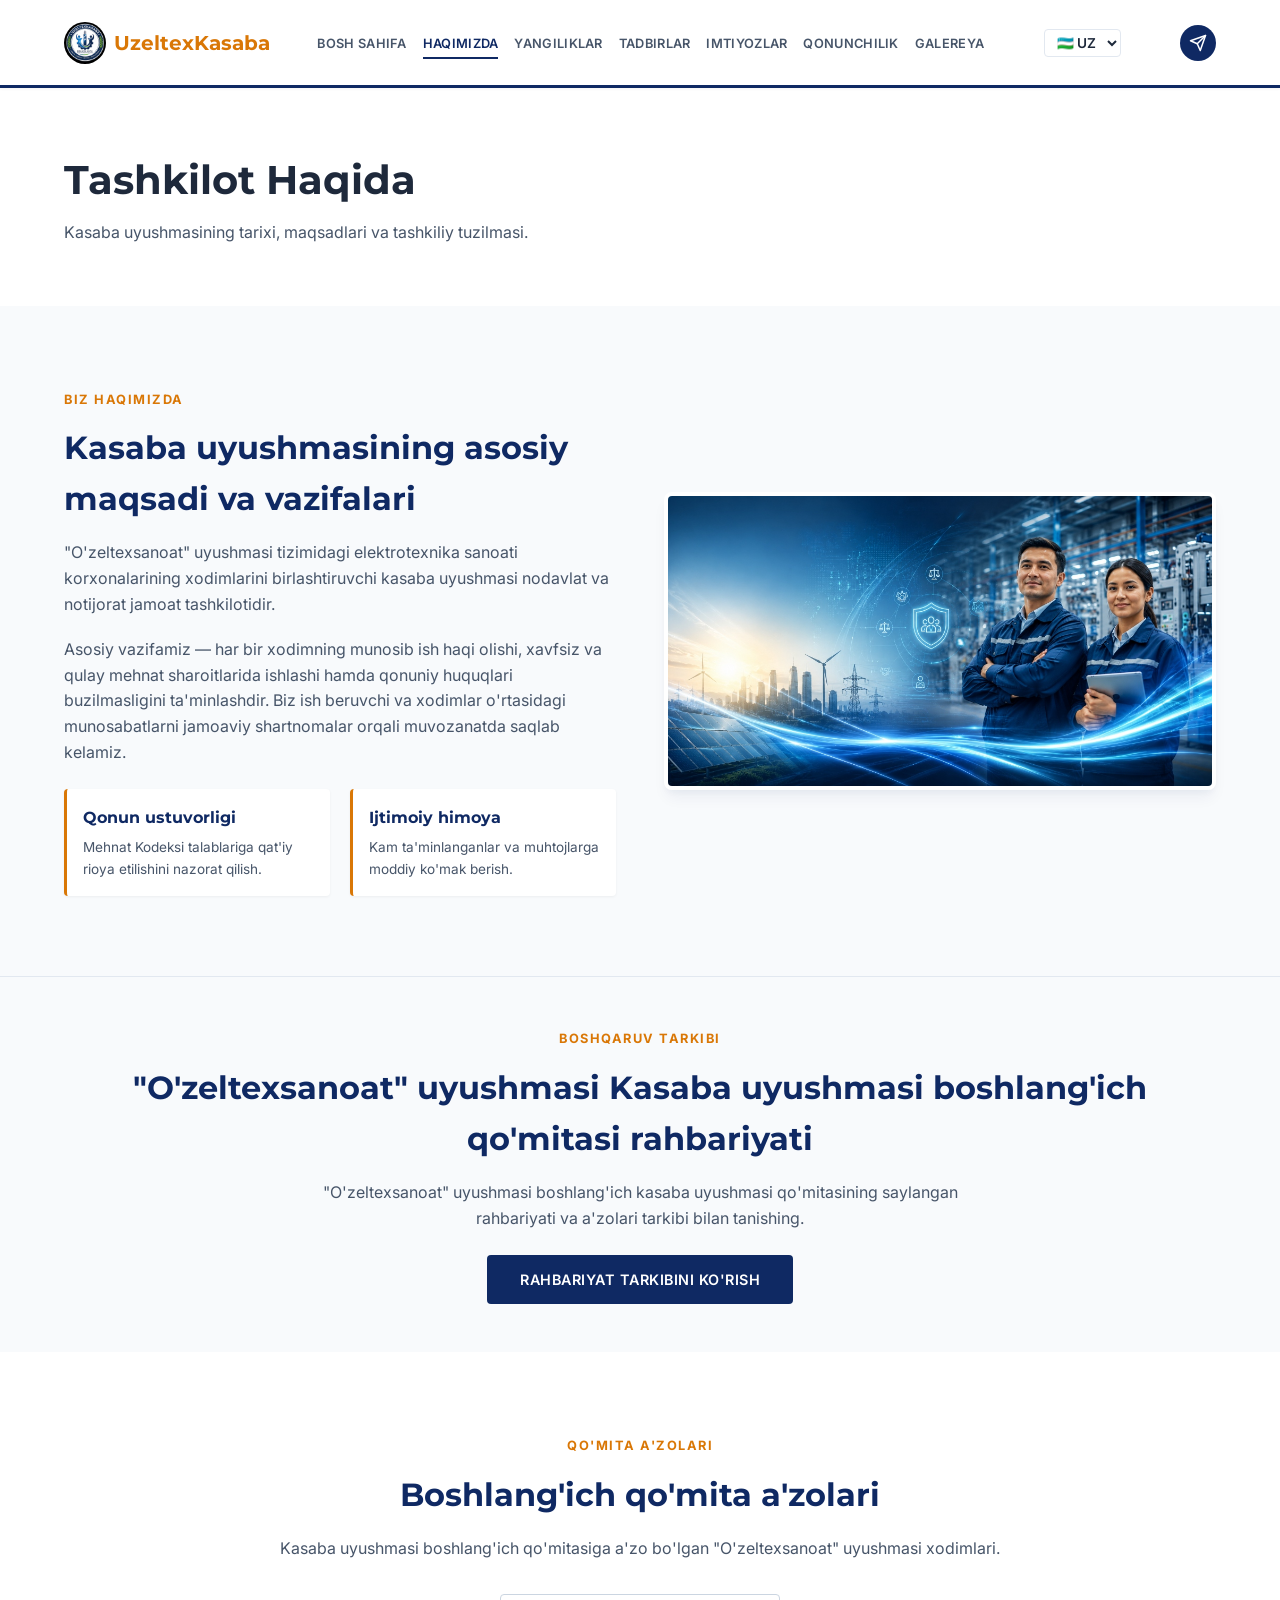
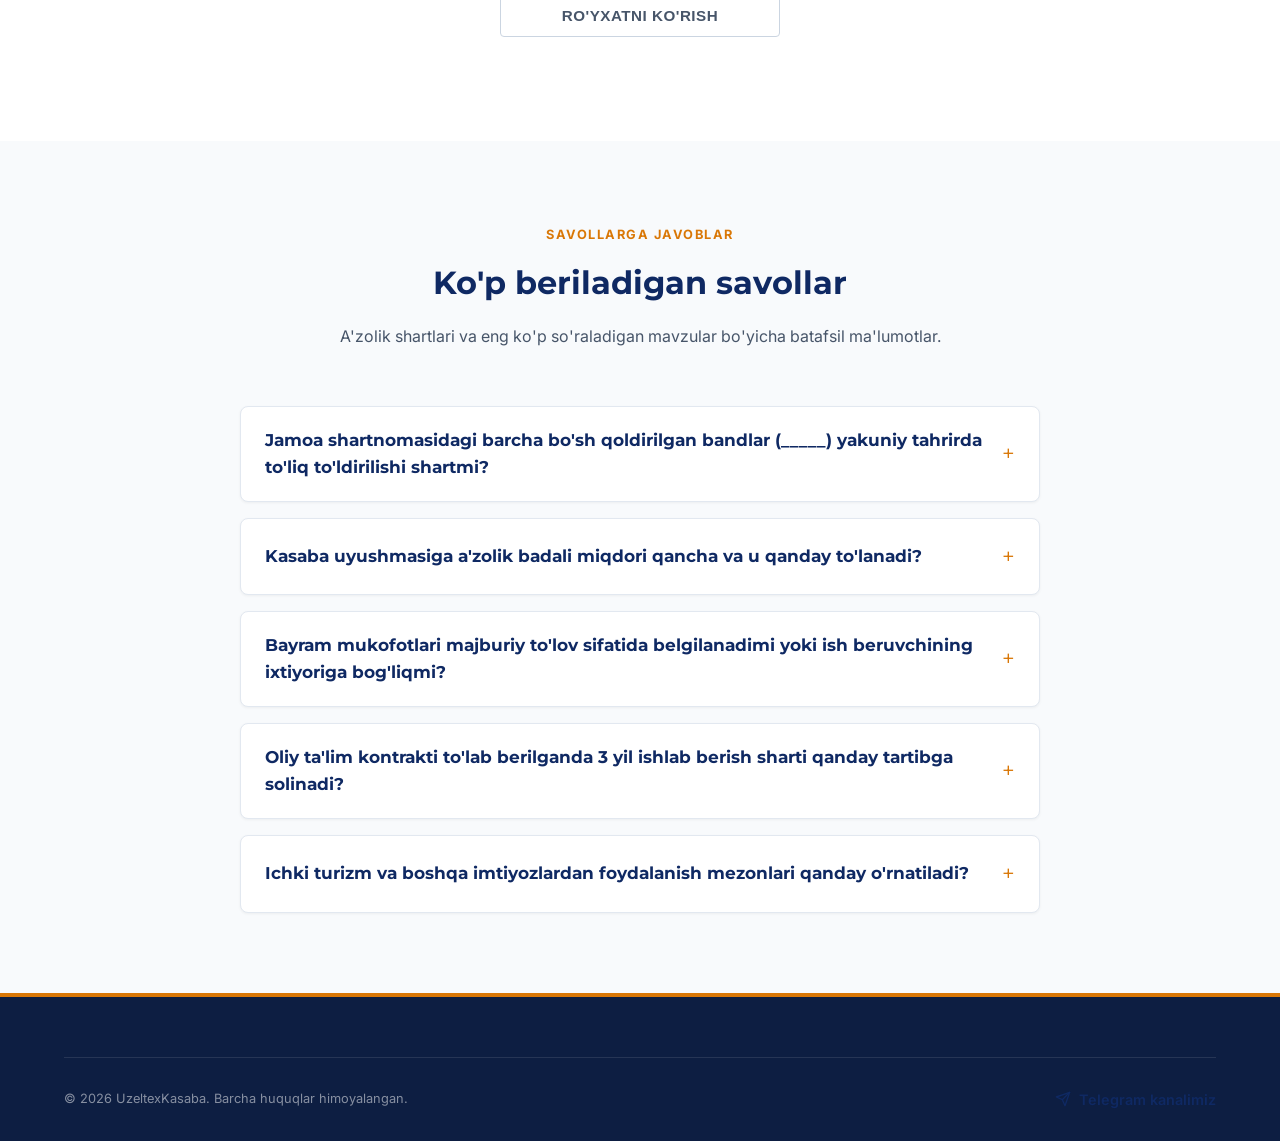
==== frontend/about.html @ 4e6c3399 "Multilingual: Add data-i18n to about.html elements and translations" ====
<!DOCTYPE html>
<html lang="uz">
<head>
    <meta charset="UTF-8">
    <meta name="viewport" content="width=device-width, initial-scale=1.0">
    <title>Kasaba Uyushmasi Haqida - UzeltexKasaba</title>
    <link rel="stylesheet" href="style.css?v=1.2">
    <style>
        /* Org Chart Styling */
        .org-container {
            display: flex;
            flex-direction: column;
            align-items: center;
            margin: 40px 0;
        }
        .org-card {
            background-color: var(--bg-secondary);
            border: 1px solid var(--border-color);
            border-top: 4px solid var(--color-primary);
            border-radius: var(--radius-md);
            padding: 16px 24px;
            text-align: center;
            min-width: 220px;
            box-shadow: var(--shadow-card);
            position: relative;
        }
        .org-card h4 {
            font-family: var(--font-heading);
            font-size: 1rem;
            color: var(--color-primary);
            margin-bottom: 4px;
        }
        .org-card p {
            font-size: 0.8rem;
            color: var(--text-muted);
            font-weight: 600;
            text-transform: uppercase;
            letter-spacing: 0.5px;
        }
        .org-level-2 {
            display: grid;
            grid-template-columns: repeat(3, 1fr);
            gap: 32px;
            margin-top: 48px;
            position: relative;
        }
        .org-level-2::before {
            content: '';
            position: absolute;
            top: -24px;
            left: 50%;
            width: 2px;
            height: 24px;
            background-color: var(--border-color-light);
            transform: translateX(-50%);
        }
        .org-level-2::after {
            content: '';
            position: absolute;
            top: -24px;
            left: 16.6%;
            right: 16.6%;
            height: 2px;
            background-color: var(--border-color-light);
        }
        .org-level-2 .org-card {
            position: relative;
        }
        .org-level-2 .org-card::before {
            content: '';
            position: absolute;
            top: -24px;
            left: 50%;
            width: 2px;
            height: 24px;
            background-color: var(--border-color-light);
            transform: translateX(-50%);
        }

        /* FAQ Accordion Styling */
        .faq-wrapper {
            max-width: 800px;
            margin: 0 auto;
            display: flex;
            flex-direction: column;
            gap: 16px;
        }
        .faq-item {
            background-color: var(--bg-secondary);
            border: 1px solid var(--border-color);
            border-radius: var(--radius-md);
            overflow: hidden;
            box-shadow: var(--shadow-sm);
        }
        .faq-question {
            padding: 20px 24px;
            font-family: var(--font-heading);
            font-weight: 700;
            font-size: 1.05rem;
            color: var(--color-primary);
            cursor: pointer;
            display: flex;
            justify-content: space-between;
            align-items: center;
            user-select: none;
        }
        .faq-question::after {
            content: '+';
            font-size: 1.4rem;
            font-weight: 400;
            color: var(--color-accent);
            transition: transform var(--transition-fast);
        }
        .faq-item.active .faq-question::after {
            content: '−';
        }
        .faq-answer {
            max-height: 0;
            overflow: hidden;
            padding: 0 24px;
            color: var(--text-secondary);
            font-size: 0.95rem;
            line-height: 1.7;
            transition: all var(--transition-normal);
        }
        .faq-item.active .faq-answer {
            max-height: 250px;
            padding-bottom: 24px;
        }
    </style>
</head>
<body>

    <!-- Header & Navigation -->
    <header class="header">
        <div class="container navbar">
            <a href="index.html" class="logo">
                <img src="images/logo.jpg" alt="UzeltexKasaba Logo" style="height: 42px; width: 42px; object-fit: contain; border-radius: 50%;">
                <span>UzeltexKasaba</span>
            </a>
            <ul class="nav-links">
                <li><a href="index.html" class="nav-link" data-i18n="nav_home">Bosh sahifa</a></li>
                <li><a href="about.html" class="nav-link active" data-i18n="nav_about">Haqimizda</a></li>
                <li><a href="news.html" class="nav-link" data-i18n="nav_news">Yangiliklar</a></li>
                <li><a href="events.html" class="nav-link" data-i18n="nav_events">Tadbirlar</a></li>
                <li><a href="privileges.html" class="nav-link" data-i18n="nav_privileges">Imtiyozlar</a></li>
                <li><a href="legislation.html" class="nav-link" data-i18n="nav_legislation">Qonunchilik</a></li>
                <li><a href="gallery.html" class="nav-link" data-i18n="nav_gallery">Galereya</a></li>
            </ul>
            <div class="lang-switcher" style="margin-left: 12px; display: flex; align-items: center;">
                <select class="lang-select" style="background-color: var(--bg-secondary); color: var(--text-primary); border: 1px solid var(--border-color); border-radius: var(--radius-sm); padding: 4px 8px; font-size: 0.85rem; font-weight: 600; cursor: pointer; outline: none; transition: border-color 0.2s;">
                    <option value="uz">🇺🇿 UZ</option>
                    <option value="ru">🇷🇺 RU</option>
                    <option value="en">🇬🇧 EN</option>
                </select>
            </div>
            <a href="https://t.me/uzeltexkasaba" target="_blank" style="display: flex; align-items: center; justify-content: center; width: 36px; height: 36px; border-radius: 50%; background-color: var(--color-primary); color: white; text-decoration: none; transition: background-color 0.2s; margin-left: 12px;" onmouseover="this.style.backgroundColor='#0088cc'" onmouseout="this.style.backgroundColor='var(--color-primary)'" title="Telegram">
                <svg width="18" height="18" viewBox="0 0 24 24" fill="none" stroke="currentColor" stroke-width="2" stroke-linecap="round" stroke-linejoin="round" style="color: white;"><path d="m22 2-7 20-4-9-9-4Z"/><path d="M22 2 11 13"/></svg>
            </a>
        </div>
    </header>

    <!-- Page Title -->
    <section class="section section-secondary" style="padding: 60px 0;">
        <div class="container">
            <h1 style="font-family: var(--font-heading); font-size: 2.5rem; font-weight: 700; margin-bottom: 8px;" data-i18n="about_page_title">Tashkilot Haqida</h1>
            <p style="color: var(--text-secondary);" data-i18n="about_page_subtitle">Kasaba uyushmasining tarixi, maqsadlari va tashkiliy tuzilmasi.</p>
        </div>
    </section>

    <!-- Introduction Section -->
    <section class="section">
        <div class="container" style="display: grid; grid-template-columns: 1fr 1fr; gap: 48px; align-items: center;">
            <div>
                <span class="section-tag" data-i18n="about_tag">Biz Haqimizda</span>
                <h2 class="section-title" data-i18n="about_title">Kasaba uyushmasining asosiy maqsadi va vazifalari</h2>
                <p style="color: var(--text-secondary); margin-bottom: 20px;" data-i18n="about_main_desc1">
                    "O'zeltexsanoat" uyushmasi tizimidagi elektrotexnika sanoati korxonalarining xodimlarini birlashtiruvchi kasaba uyushmasi nodavlat va notijorat jamoat tashkilotidir.
                </p>
                <p style="color: var(--text-secondary); margin-bottom: 24px;" data-i18n="about_main_desc2">
                    Asosiy vazifamiz — har bir xodimning munosib ish haqi olishi, xavfsiz va qulay mehnat sharoitlarida ishlashi hamda qonuniy huquqlari buzilmasligini ta'minlashdir. Biz ish beruvchi va xodimlar o'rtasidagi munosabatlarni jamoaviy shartnomalar orqali muvozanatda saqlab kelamiz.
                </p>
                <div style="display: grid; grid-template-columns: 1fr 1fr; gap: 20px;">
                    <div style="background-color: var(--bg-secondary); padding: 16px; border-left: 3px solid var(--color-accent); border-radius: var(--radius-sm); box-shadow: var(--shadow-sm);">
                        <h4 style="color: var(--color-primary); font-family: var(--font-heading); margin-bottom: 6px;" data-i18n="rule_of_law_title">Qonun ustuvorligi</h4>
                        <p style="font-size: 0.85rem; color: var(--text-secondary);" data-i18n="rule_of_law_desc">Mehnat Kodeksi talablariga qat'iy rioya etilishini nazorat qilish.</p>
                    </div>
                    <div style="background-color: var(--bg-secondary); padding: 16px; border-left: 3px solid var(--color-accent); border-radius: var(--radius-sm); box-shadow: var(--shadow-sm);">
                        <h4 style="color: var(--color-primary); font-family: var(--font-heading); margin-bottom: 6px;" data-i18n="social_protection_title">Ijtimoiy himoya</h4>
                        <p style="font-size: 0.85rem; color: var(--text-secondary);" data-i18n="social_protection_desc">Kam ta'minlanganlar va muhtojlarga moddiy ko'mak berish.</p>
                    </div>
                </div>
            </div>
            <div>
                <img src="images/union_hero_bg.jpg" alt="Kasaba uyushmasi yig'ilishi" style="border-radius: var(--radius-md); box-shadow: var(--shadow-lg); border: 4px solid white;">
            </div>
        </div>
    </section>

    <!-- Leadership Promotion Section -->
    <section class="section" style="background-color: var(--bg-primary); padding: 48px 0; border-top: 1px solid var(--border-color);">
        <div class="container" style="text-align: center;">
            <span class="section-tag" data-i18n="leadership_tag">Boshqaruv Tarkibi</span>
            <h2 class="section-title" style="margin-bottom: 16px;" data-i18n="leadership_title">"O'zeltexsanoat" uyushmasi Kasaba uyushmasi boshlang'ich qo'mitasi rahbariyati</h2>
            <p style="max-width: 650px; margin: 0 auto 24px auto; color: var(--text-secondary); line-height: 1.6;" data-i18n="leadership_desc">
                "O'zeltexsanoat" uyushmasi boshlang'ich kasaba uyushmasi qo'mitasining saylangan rahbariyati va a'zolari tarkibi bilan tanishing.
            </p>
            <a href="leadership.html" target="_blank" class="btn btn-primary" style="display: inline-flex; align-items: center; gap: 8px; font-weight: 600; padding: 12px 32px;" data-i18n="leadership_btn">
                Rahbariyat tarkibini ko'rish
            </a>
        </div>
    </section>

    <!-- Union Members/Staff Section -->
    <section class="section section-secondary">
        <div class="container">
            <div class="section-header" style="margin-bottom: 32px;">
                <span class="section-tag" data-i18n="committee_members_tag">Qo'mita A'zolari</span>
                <h2 class="section-title" data-i18n="staff_title">Boshlang'ich qo'mita a'zolari</h2>
                <p class="section-subtitle" data-i18n="staff_desc">Kasaba uyushmasi boshlang'ich qo'mitasiga a'zo bo'lgan "O'zeltexsanoat" uyushmasi xodimlari.</p>
            </div>

            <!-- Toggle Button -->
            <div style="text-align: center; margin-bottom: 24px;">
                <button id="toggleStaffBtn" class="btn btn-secondary" onclick="toggleStaffList()" style="min-width: 280px; font-weight: 600; padding: 12px 24px; font-size: 0.95rem;" data-i18n="staff_show_list">📋 Ro'yxatni ko'rish</button>
            </div>
            
            <!-- Collapsible Container -->
            <div id="staffCollapsibleContainer" style="display: none; transition: all 0.3s ease;">
                <!-- Search Bar for Staff -->
                <div style="max-width: 500px; margin: 0 auto 32px auto; display: flex; gap: 12px;">
                    <input type="text" id="staffSearch" class="search-input" placeholder="Ism yoki lavozim bo'yicha qidirish..." data-i18n="search_placeholder" data-i18n-attr="placeholder">
                </div>

                <!-- Staff Grid -->
                <div class="news-grid" id="staffGrid">
                    <div style="grid-column: 1/-1; text-align: center; color: var(--text-muted);">Yuklanmoqda...</div>
                </div>
            </div>
        </div>
    </section>

    <!-- FAQ Accordion Section -->
    <section class="section">
        <div class="container">
            <div class="section-header">
                <span class="section-tag" data-i18n="faq_section_tag">Savollarga javoblar</span>
                <h2 class="section-title" data-i18n="faq_title">Ko'p beriladigan savollar</h2>
                <p class="section-subtitle" data-i18n="faq_section_subtitle">A'zolik shartlari va eng ko'p so'raladigan mavzular bo'yicha batafsil ma'lumotlar.</p>
            </div>

            <div class="faq-wrapper">
                <div class="faq-item">
                    <div class="faq-question" data-i18n="faq_q1_text">Jamoa shartnomasidagi barcha bo'sh qoldirilgan bandlar (_____) yakuniy tahrirda to'liq to'ldirilishi shartmi?</div>
                    <div class="faq-answer" data-i18n="faq_a1_text">
                        Ha. Jamoa shartnomasi yakuniy imzolanishidan oldin barcha bo'sh qoldirilgan bandlar (sana, muddatlar, foizlar, BHM hisobidagi summalar) kelishuv komissiyasi hamda ish beruvchi vakillari tomonidan to'liq to'ldirilishi va aniqlashtirilishi shart. Bo'sh qoldirilgan bandlar bilan shartnoma ro'yxatdan o'tmaydi.
                    </div>
                </div>
                <div class="faq-item">
                    <div class="faq-question" data-i18n="faq_q2_text">Kasaba uyushmasiga a'zolik badali miqdori qancha va u qanday to'lanadi?</div>
                    <div class="faq-answer" data-i18n="faq_a2_text">
                        Amaldagi qoidalarga ko'ra, kasaba uyushmasiga a'zolik badali xodimning oylik ish haqining 1 foizi miqdorida belgilanadi. Ushbu mablag' xodimning rozilik arizasiga asosan har oyda uning oylik ish haqidan buxgalteriya orqali avtomatik tarzda kasaba uyushmasi hisob raqamiga o'tkazib boriladi.
                    </div>
                </div>
                <div class="faq-item">
                    <div class="faq-question" data-i18n="faq_q3_text">Bayram mukofotlari majburiy to'lov sifatida belgilanadimi yoki ish beruvchining ixtiyoriga bog'liqmi?</div>
                    <div class="faq-answer" data-i18n="faq_a3_text">
                        Jamoa shartnomasida belgilangan bayram mukofotlari va to'lovlari (masalan, 8-mart, Mustaqillik bayrami va boshqalar) shartnoma imzolangach, ish beruvchi uchun majburiy hisoblanadi va ixtiyoriy ravishda bekor qilinishi mumkin emas.
                    </div>
                </div>
                <div class="faq-item">
                    <div class="faq-question" data-i18n="faq_q4_text">Oliy ta'lim kontrakti to'lab berilganda 3 yil ishlab berish sharti qanday tartibga solinadi?</div>
                    <div class="faq-answer" data-i18n="faq_a4_text">
                        Xodimning yoki uning farzandining oliy ta'lim muassasasidagi o'qishi uchun to'lov qilingan taqdirda, tashkilot va xodim o'rtasida alohida yozma shartnoma (kelishuv) rasmiylashtiriladi. Unda o'qish yakunlangach 3 yil davomida uzluksiz ishlab berish majburiyati va tomonlarning huquqlari batafsil belgilab qo'yiladi.
                    </div>
                </div>
                <div class="faq-item">
                    <div class="faq-question" data-i18n="faq_q5_text">Ichki turizm va boshqa imtiyozlardan foydalanish mezonlari qanday o'rnatiladi?</div>
                    <div class="faq-answer" data-i18n="faq_a5_text">
                        Ichki turizm, yo'llanmalar va moddiy yordamlardan foydalanish shartlari va navbat mezonlari har bir a'zo uchun adolatli va ochiq-oydin bo'lishini ta'minlash maqsadida alohida ichki Nizom va qo'mitaning tasdiqlangan tartibi asosida belgilab olinadi.
                    </div>
                </div>
            </div>
        </div>
    </section>

    <!-- Footer -->
    <footer class="footer">
        <div class="container">
            <div class="footer-bottom" style="display: flex; justify-content: space-between; align-items: center; flex-wrap: wrap; gap: 16px;">
                <p>&copy; 2026 UzeltexKasaba. <span data-i18n="footer_rights">Barcha huquqlar himoyalangan.</span></p>
                <a href="https://t.me/uzeltexkasaba" target="_blank" style="display: flex; align-items: center; gap: 8px; color: var(--color-primary); text-decoration: none; font-size: 0.9rem; font-weight: 600; transition: opacity 0.2s;" onmouseover="this.style.opacity='0.8'" onmouseout="this.style.opacity='1'">
                    <svg width="16" height="16" viewBox="0 0 24 24" fill="none" stroke="currentColor" stroke-width="2" stroke-linecap="round" stroke-linejoin="round" style="vertical-align: middle;"><path d="m22 2-7 20-4-9-9-4Z"/><path d="M22 2 11 13"/></svg>
                    <span data-i18n="footer_telegram">Telegram kanalimiz</span>
                </a>
            </div>
        </div>
    </footer>

    <script src="translations.js"></script>
    <script src="app.js"></script>
    <script>
        let allStaff = [];

        document.addEventListener('DOMContentLoaded', () => {
            // FAQ accordion toggle logic
            const faqItems = document.querySelectorAll('.faq-item');
            faqItems.forEach(item => {
                const question = item.querySelector('.faq-question');
                question.addEventListener('click', () => {
                    const isActive = item.classList.contains('active');
                    faqItems.forEach(i => i.classList.remove('active'));
                    if (!isActive) {
                        item.classList.add('active');
                    }
                });
            });

            const searchInput = document.getElementById('staffSearch');
            if (searchInput) {
                searchInput.addEventListener('input', (e) => {
                    const query = e.target.value.toLowerCase().trim();
                    filterAndRenderStaff(query);
                });
            }
        });

        let staffLoaded = false;

        function toggleStaffList() {
            const container = document.getElementById('staffCollapsibleContainer');
            const btn = document.getElementById('toggleStaffBtn');
            const currentLang = typeof getCurrentLanguage === 'function' ? getCurrentLanguage() : 'uz';
            if (container.style.display === 'none') {
                container.style.display = 'block';
                const hideText = (translations[currentLang] && translations[currentLang]["staff_hide_list"]) || "Ro'yxatni yopish";
                btn.textContent = "❌ " + hideText;
                btn.classList.add('btn-primary');
                btn.classList.remove('btn-secondary');
                if (!staffLoaded) {
                    fetchStaff();
                }
            } else {
                container.style.display = 'none';
                const showText = (translations[currentLang] && translations[currentLang]["staff_show_list"]) || "Ro'yxatni ko'rish";
                btn.textContent = "📋 " + showText;
                btn.classList.add('btn-secondary');
                btn.classList.remove('btn-primary');
            }
        }

        async function fetchStaff() {
            try {
                const response = await fetch('/api/staff/');
                if (response.ok) {
                    allStaff = await response.json();
                    renderStaff(allStaff);
                    staffLoaded = true;
                } else {
                    document.getElementById('staffGrid').innerHTML = '<div style="grid-column: 1/-1; text-align: center; color: var(--color-danger);">Xodimlarni yuklab bo\'mladi.</div>';
                }
            } catch (error) {
                console.error(error);
                document.getElementById('staffGrid').innerHTML = '<div style="grid-column: 1/-1; text-align: center; color: var(--color-danger);">Server bilan aloqa uzildi.</div>';
            }
        }

        function renderStaff(list) {
            const grid = document.getElementById('staffGrid');
            if (!grid) return;

            if (list.length === 0) {
                grid.innerHTML = '<div style="grid-column: 1/-1; text-align: center; color: var(--text-muted);">Qidiruvga mos keladigan xodimlar topilmadi.</div>';
                return;
            }

            grid.innerHTML = list.map(member => {
                const emailHtml = member.email ? `<div>📧 <a href="mailto:${member.email}" style="color: var(--color-primary); font-size: 0.85rem; font-weight: 500;">${escapeHTML(member.email)}</a></div>` : '';
                
                return `
                    <div style="background-color: var(--bg-primary); border: 1px solid var(--border-color); border-radius: var(--radius-md); padding: 24px; box-shadow: var(--shadow-card); display: flex; flex-direction: column; gap: 8px;">
                        <h3 style="font-family: var(--font-heading); font-size: 1.05rem; font-weight: 700; color: var(--color-primary);">${escapeHTML(member.full_name)}</h3>
                        <p style="font-size: 0.75rem; font-weight: 700; color: var(--color-accent); text-transform: uppercase; letter-spacing: 0.5px; margin-bottom: 8px;">${escapeHTML(member.position)}</p>
                        <div style="display: flex; flex-direction: column; gap: 4px; border-top: 1px solid var(--border-color); padding-top: 12px; margin-top: auto;">
                            ${emailHtml}
                        </div>
                    </div>
                `;
            }).join('');
        }

        function filterAndRenderStaff(query) {
            if (!query) {
                renderStaff(allStaff);
                return;
            }
            const filtered = allStaff.filter(s => 
                s.full_name.toLowerCase().includes(query) || 
                s.position.toLowerCase().includes(query)
            );
            renderStaff(filtered);
        }
    </script>
</body>
</html>
---- frontend/style.css ----
/* Uzeltexkasaba Trade Union Platform - Official Corporate Stylesheet */
@import url('https://fonts.googleapis.com/css2?family=Inter:wght@300;400;500;600;700&family=Montserrat:wght@400;500;600;700;800&display=swap');

:root {
    /* Official Corporate Light Palette */
    --bg-primary: #f8fafc; /* Slate 50 */
    --bg-secondary: #ffffff; /* White */
    --bg-surface: #ffffff; /* Card backgrounds */
    --bg-surface-hover: #f1f5f9; /* Slate 100 */
    
    --color-primary: #0f2963; /* Official Dark Blue / Navy */
    --color-primary-hover: #0a1c43;
    --color-accent: #d97706; /* Amber Gold */
    --color-accent-hover: #b45309;
    --color-success: #059669; /* Emerald */
    --color-danger: #dc2626; /* Crimson */
    
    --text-primary: #1e293b; /* Slate 800 */
    --text-secondary: #475569; /* Slate 600 */
    --text-muted: #64748b; /* Slate 500 */
    
    --border-color: #e2e8f0; /* Slate 200 */
    --border-color-light: #cbd5e1; /* Slate 300 */
    
    /* Typography */
    --font-heading: 'Montserrat', 'Inter', sans-serif;
    --font-body: 'Inter', sans-serif;
    
    /* Shadows & Glows */
    --shadow-sm: 0 1px 3px rgba(0, 0, 0, 0.05);
    --shadow-md: 0 4px 6px -1px rgba(0, 0, 0, 0.05), 0 2px 4px -1px rgba(0, 0, 0, 0.03);
    --shadow-lg: 0 10px 15px -3px rgba(15, 41, 99, 0.06), 0 4px 6px -2px rgba(15, 41, 99, 0.04);
    --shadow-card: 0 1px 3px rgba(0,0,0,0.05), 0 10px 20px rgba(15,41,99,0.02);
    
    /* Layout */
    --radius-sm: 4px;
    --radius-md: 8px;
    --radius-lg: 12px;
    --transition-fast: 0.15s ease;
    --transition-normal: 0.25s ease;
}

/* Reset & Global */
* {
    margin: 0;
    padding: 0;
    box-sizing: border-box;
}

body {
    background-color: var(--bg-primary);
    color: var(--text-primary);
    font-family: var(--font-body);
    line-height: 1.6;
    overflow-x: hidden;
    display: flex;
    flex-direction: column;
    min-height: 100vh;
}

a {
    color: inherit;
    text-decoration: none;
    transition: var(--transition-fast);
}

img {
    max-width: 100%;
    height: auto;
    display: block;
}

input, textarea, select {
    font-family: var(--font-body);
}

.container {
    width: 100%;
    max-width: 1200px;
    margin: 0 auto;
    padding: 0 24px;
}

/* Header & Navbar */
.header {
    background-color: var(--bg-secondary);
    border-bottom: 3px solid var(--color-primary);
    position: sticky;
    top: 0;
    z-index: 100;
    box-shadow: var(--shadow-sm);
}

.navbar {
    display: flex;
    justify-content: space-between;
    align-items: center;
    height: 85px;
    gap: 16px;
}

.logo {
    display: flex;
    align-items: center;
    gap: 8px;
    font-family: var(--font-heading);
    font-weight: 700;
    font-size: 1.25rem;
    color: var(--color-primary);
    white-space: nowrap;
    flex-shrink: 0;
}

.logo span {
    color: var(--color-accent);
}

.nav-links {
    display: flex;
    align-items: center;
    gap: 16px;
    list-style: none;
    flex-shrink: 1;
}

.nav-link {
    font-size: 0.8rem;
    font-weight: 600;
    color: var(--text-secondary);
    text-transform: uppercase;
    letter-spacing: 0.3px;
    padding: 6px 0;
    border-bottom: 2px solid transparent;
    white-space: nowrap;
}

.nav-link:hover, .nav-link.active {
    color: var(--color-primary);
    border-bottom-color: var(--color-primary);
}

.nav-btn {
    background-color: var(--color-primary);
    color: white;
    padding: 8px 14px;
    border-radius: var(--radius-sm);
    font-weight: 600;
    font-size: 0.8rem;
    border: 1px solid var(--color-primary);
    white-space: nowrap;
    flex-shrink: 0;
}

.nav-btn:hover {
    background-color: var(--color-primary-hover);
    border-color: var(--color-primary-hover);
    transform: translateY(-1px);
}

/* Buttons */
.btn {
    display: inline-flex;
    align-items: center;
    justify-content: center;
    gap: 8px;
    padding: 12px 24px;
    font-size: 0.9rem;
    font-weight: 600;
    border-radius: var(--radius-sm);
    border: 1px solid transparent;
    cursor: pointer;
    text-transform: uppercase;
    letter-spacing: 0.5px;
    transition: all var(--transition-fast);
}

.btn-primary {
    background-color: var(--color-primary);
    color: white;
}

.btn-primary:hover {
    background-color: var(--color-primary-hover);
    box-shadow: 0 4px 12px rgba(15, 41, 99, 0.15);
}

.btn-accent {
    background-color: var(--color-accent);
    color: white;
}

.btn-accent:hover {
    background-color: var(--color-accent-hover);
    box-shadow: 0 4px 12px rgba(217, 119, 6, 0.15);
}

.btn-secondary {
    background-color: var(--bg-secondary);
    border-color: var(--border-color-light);
    color: var(--text-secondary);
}

.btn-secondary:hover {
    background-color: var(--bg-primary);
    color: var(--color-primary);
}

.btn-danger {
    background-color: var(--color-danger);
    color: white;
}

.btn-danger:hover {
    background-color: #be123c;
}

/* Hero Section */
.hero {
    padding: 80px 0;
    background: linear-gradient(rgba(255, 255, 255, 0.94), rgba(255, 255, 255, 0.94)), url('images/union_hero_bg.jpg') no-repeat center center;
    background-size: cover;
    border-bottom: 1px solid var(--border-color);
    position: relative;
}

.hero-grid {
    display: grid;
    grid-template-columns: 1.2fr 0.8fr;
    gap: 48px;
    align-items: center;
}

.hero-content h1 {
    font-family: var(--font-heading);
    font-size: 2.75rem;
    font-weight: 800;
    line-height: 1.2;
    color: var(--color-primary);
    margin-bottom: 24px;
}

.hero-content h1 span {
    color: var(--color-accent);
}

.hero-content p {
    font-size: 1.1rem;
    color: var(--text-secondary);
    margin-bottom: 36px;
    max-width: 650px;
    border-left: 4px solid var(--color-primary);
    padding-left: 16px;
}

.hero-buttons {
    display: flex;
    gap: 16px;
}

/* Stats Section */
.stats {
    padding: 40px 0;
    background-color: var(--color-primary);
    color: white;
}

.stats-grid {
    display: grid;
    grid-template-columns: repeat(4, 1fr);
    gap: 24px;
}

.stat-card {
    text-align: center;
    padding: 16px;
    border-right: 1px solid rgba(255, 255, 255, 0.15);
}

.stat-card:last-child {
    border-right: none;
}

.stat-num {
    font-family: var(--font-heading);
    font-size: 2.5rem;
    font-weight: 700;
    color: var(--color-accent);
    margin-bottom: 4px;
}

.stat-num.accent {
    color: white;
}

.stat-label {
    font-size: 0.85rem;
    color: rgba(255, 255, 255, 0.85);
    font-weight: 500;
    text-transform: uppercase;
    letter-spacing: 0.5px;
}

/* Info Sections */
.section {
    padding: 80px 0;
}

.section-secondary {
    background-color: var(--bg-secondary);
}

.section-header {
    text-align: center;
    max-width: 750px;
    margin: 0 auto 56px auto;
}

.section-tag {
    display: inline-block;
    color: var(--color-accent);
    font-size: 0.8rem;
    font-weight: 700;
    text-transform: uppercase;
    letter-spacing: 1.5px;
    margin-bottom: 12px;
}

.section-title {
    font-family: var(--font-heading);
    font-size: 2rem;
    font-weight: 700;
    color: var(--color-primary);
    margin-bottom: 16px;
}

.section-subtitle {
    color: var(--text-secondary);
    font-size: 1rem;
}

/* Privileges Grid (Cards) */
.privilege-grid {
    display: grid;
    grid-template-columns: repeat(3, 1fr);
    gap: 32px;
}

.privilege-card {
    background-color: var(--bg-secondary);
    border: 1px solid var(--border-color);
    border-top: 4px solid var(--color-primary);
    border-radius: var(--radius-md);
    padding: 32px;
    transition: all var(--transition-normal);
    box-shadow: var(--shadow-card);
}

.privilege-card:hover {
    transform: translateY(-5px);
    border-color: var(--border-color-light);
    box-shadow: var(--shadow-lg);
}

.privilege-card:nth-child(even) {
    border-top-color: var(--color-accent);
}

.privilege-icon {
    width: 52px;
    height: 52px;
    background-color: var(--bg-primary);
    border: 1px solid var(--border-color);
    color: var(--color-primary);
    border-radius: 50%;
    display: flex;
    align-items: center;
    justify-content: center;
    font-size: 1.5rem;
    margin-bottom: 24px;
}

.privilege-title {
    font-family: var(--font-heading);
    font-size: 1.15rem;
    font-weight: 700;
    color: var(--color-primary);
    margin-bottom: 12px;
}

.privilege-desc {
    color: var(--text-secondary);
    font-size: 0.9rem;
    margin-bottom: 20px;
    min-height: 54px;
}

.privilege-link {
    display: inline-flex;
    align-items: center;
    gap: 6px;
    font-size: 0.85rem;
    font-weight: 700;
    color: var(--color-primary);
    text-transform: uppercase;
    letter-spacing: 0.5px;
}

.privilege-link:hover {
    color: var(--color-accent);
    gap: 10px;
}

/* News List Grid */
.news-grid {
    display: grid;
    grid-template-columns: repeat(3, 1fr);
    gap: 32px;
}

.news-card {
    background-color: var(--bg-secondary);
    border: 1px solid var(--border-color);
    border-radius: var(--radius-md);
    overflow: hidden;
    box-shadow: var(--shadow-card);
    transition: all var(--transition-normal);
}

.news-card:hover {
    transform: translateY(-4px);
    box-shadow: var(--shadow-lg);
}

.news-img {
    height: 190px;
    background-color: #eae7e7;
    background-size: cover;
    background-position: center;
    position: relative;
    border-bottom: 1px solid var(--border-color);
}

.news-badge {
    position: absolute;
    top: 12px;
    right: 12px;
    background-color: var(--color-primary);
    color: white;
    padding: 4px 10px;
    font-size: 0.7rem;
    font-weight: 700;
    border-radius: var(--radius-sm);
    text-transform: uppercase;
}

.news-body {
    padding: 24px;
}

.news-date {
    font-size: 0.75rem;
    color: var(--text-muted);
    font-weight: 600;
    margin-bottom: 8px;
    display: block;
}

.news-title {
    font-family: var(--font-heading);
    font-size: 1.05rem;
    font-weight: 700;
    color: var(--color-primary);
    margin-bottom: 12px;
    line-height: 1.4;
}

.news-excerpt {
    color: var(--text-secondary);
    font-size: 0.85rem;
    margin-bottom: 20px;
    display: -webkit-box;
    -webkit-line-clamp: 3;
    -webkit-box-orient: vertical;
    overflow: hidden;
}

/* Legislation List */
.legislation-wrapper {
    background-color: var(--bg-secondary);
    border: 1px solid var(--border-color);
    border-radius: var(--radius-md);
    box-shadow: var(--shadow-card);
    overflow: hidden;
}

.leg-filter-bar {
    display: flex;
    gap: 8px;
    padding: 20px;
    border-bottom: 1px solid var(--border-color);
    background-color: var(--bg-primary);
    flex-wrap: wrap;
}

.filter-btn {
    background-color: var(--bg-secondary);
    border: 1px solid var(--border-color);
    color: var(--text-secondary);
    padding: 8px 16px;
    border-radius: var(--radius-sm);
    font-size: 0.8rem;
    font-weight: 600;
    cursor: pointer;
    text-transform: uppercase;
    transition: var(--transition-fast);
}

.filter-btn:hover, .filter-btn.active {
    background-color: var(--color-primary);
    border-color: var(--color-primary);
    color: white;
}

.leg-search-bar {
    display: flex;
    padding: 20px;
    gap: 12px;
    border-bottom: 1px solid var(--border-color);
}

.search-input {
    flex: 1;
    background-color: var(--bg-secondary);
    border: 1px solid var(--border-color-light);
    border-radius: var(--radius-sm);
    color: var(--text-primary);
    padding: 10px 16px;
    font-size: 0.9rem;
}

.search-input:focus {
    outline: none;
    border-color: var(--color-primary);
    box-shadow: 0 0 0 3px rgba(15, 41, 99, 0.08);
}

.legislation-list {
    display: flex;
    flex-direction: column;
}

.legislation-row {
    display: flex;
    justify-content: space-between;
    align-items: center;
    padding: 20px 24px;
    border-bottom: 1px solid var(--border-color);
    transition: background-color var(--transition-fast);
}

.legislation-row:last-child {
    border-bottom: none;
}

.legislation-row:hover {
    background-color: #fafbfc;
}

.leg-info {
    display: flex;
    flex-direction: column;
    gap: 6px;
}

.leg-title {
    font-family: var(--font-heading);
    font-size: 1rem;
    font-weight: 700;
    color: var(--color-primary);
}

.leg-meta {
    display: flex;
    flex-wrap: wrap;
    gap: 16px;
    font-size: 0.75rem;
    color: var(--text-muted);
}

.leg-cat-badge {
    background-color: rgba(15, 41, 99, 0.08);
    color: var(--color-primary);
    padding: 2px 8px;
    border-radius: var(--radius-sm);
    font-size: 0.7rem;
    font-weight: 700;
    text-transform: uppercase;
}

.leg-download-btn {
    background-color: var(--bg-primary);
    border: 1px solid var(--border-color);
    color: var(--color-primary);
    width: 40px;
    height: 40px;
    border-radius: var(--radius-sm);
    display: flex;
    align-items: center;
    justify-content: center;
    cursor: pointer;
    font-size: 1.1rem;
    transition: var(--transition-fast);
}

.leg-download-btn:hover {
    background-color: var(--color-primary);
    border-color: var(--color-primary);
    color: white;
}

/* Contact / Feedback Form */
.contact-grid {
    display: grid;
    grid-template-columns: 0.8fr 1.2fr;
    gap: 48px;
}

.contact-info {
    display: flex;
    flex-direction: column;
    gap: 28px;
}

.contact-item {
    display: flex;
    gap: 16px;
    background-color: var(--bg-secondary);
    padding: 20px;
    border: 1px solid var(--border-color);
    border-radius: var(--radius-md);
    box-shadow: var(--shadow-card);
}

.contact-icon {
    width: 44px;
    height: 44px;
    background-color: rgba(15, 41, 99, 0.06);
    color: var(--color-primary);
    border-radius: 50%;
    display: flex;
    align-items: center;
    justify-content: center;
    font-size: 1.2rem;
    flex-shrink: 0;
}

.contact-details h4 {
    font-family: var(--font-heading);
    font-size: 1rem;
    font-weight: 700;
    color: var(--color-primary);
    margin-bottom: 4px;
}

.contact-details p {
    color: var(--text-secondary);
    font-size: 0.9rem;
}

.contact-form-wrapper {
    background-color: var(--bg-secondary);
    border: 1px solid var(--border-color);
    border-radius: var(--radius-md);
    padding: 40px;
    box-shadow: var(--shadow-card);
}

.form-group {
    margin-bottom: 20px;
}

.form-label {
    display: block;
    font-size: 0.75rem;
    font-weight: 700;
    color: var(--text-secondary);
    margin-bottom: 8px;
    text-transform: uppercase;
    letter-spacing: 0.5px;
}

.form-control {
    width: 100%;
    background-color: var(--bg-secondary);
    border: 1px solid var(--border-color-light);
    border-radius: var(--radius-sm);
    color: var(--text-primary);
    padding: 12px 16px;
    font-size: 0.9rem;
    transition: var(--transition-fast);
}

.form-control:focus {
    outline: none;
    border-color: var(--color-primary);
    box-shadow: 0 0 0 3px rgba(15, 41, 99, 0.08);
}

textarea.form-control {
    resize: vertical;
    min-height: 110px;
}

/* Admin Dashboard Portal */
.admin-login-wrapper {
    max-width: 400px;
    margin: 100px auto;
    background-color: var(--bg-secondary);
    border: 1px solid var(--border-color);
    border-radius: var(--radius-md);
    padding: 40px;
    box-shadow: var(--shadow-lg);
}

.admin-header {
    text-align: center;
    margin-bottom: 32px;
}

.admin-logo {
    display: inline-flex;
    align-items: center;
    justify-content: center;
    width: 56px;
    height: 56px;
    background-color: rgba(217, 119, 6, 0.08);
    color: var(--color-accent);
    border-radius: 50%;
    font-size: 1.75rem;
    margin-bottom: 16px;
}

.admin-dashboard-layout {
    display: grid;
    grid-template-columns: 240px 1fr;
    min-height: calc(100vh - 85px);
    border-top: 1px solid var(--border-color);
}

.admin-sidebar {
    background-color: var(--bg-secondary);
    border-right: 1px solid var(--border-color);
    padding: 24px 16px;
    display: flex;
    flex-direction: column;
    justify-content: space-between;
}

.admin-menu {
    display: flex;
    flex-direction: column;
    gap: 4px;
    list-style: none;
}

.admin-menu-item {
    display: flex;
    align-items: center;
    gap: 12px;
    padding: 12px 16px;
    border-radius: var(--radius-sm);
    color: var(--text-secondary);
    font-weight: 600;
    font-size: 0.85rem;
    text-transform: uppercase;
    letter-spacing: 0.5px;
    cursor: pointer;
    transition: var(--transition-fast);
}

.admin-menu-item:hover, .admin-menu-item.active {
    background-color: var(--bg-primary);
    color: var(--color-primary);
}

.admin-content {
    padding: 40px;
    background-color: var(--bg-primary);
    overflow-y: auto;
}

.admin-section-header {
    display: flex;
    justify-content: space-between;
    align-items: center;
    margin-bottom: 32px;
    border-bottom: 2px solid var(--border-color);
    padding-bottom: 16px;
}

.admin-table {
    width: 100%;
    border-collapse: collapse;
    background-color: var(--bg-secondary);
    border-radius: var(--radius-md);
    overflow: hidden;
    border: 1px solid var(--border-color);
    box-shadow: var(--shadow-sm);
}

.admin-table th, .admin-table td {
    padding: 14px 20px;
    text-align: left;
    border-bottom: 1px solid var(--border-color);
}

.admin-table th {
    background-color: #f1f5f9;
    font-family: var(--font-heading);
    font-weight: 700;
    font-size: 0.75rem;
    color: var(--text-muted);
    text-transform: uppercase;
    letter-spacing: 0.5px;
}

.admin-table tr:last-child td {
    border-bottom: none;
}

.admin-table tr:hover td {
    background-color: #fafbfc;
}

.admin-action-btn {
    border: none;
    background: transparent;
    cursor: pointer;
    font-size: 1rem;
    padding: 4px;
    border-radius: var(--radius-sm);
    transition: var(--transition-fast);
}

.btn-edit {
    color: var(--color-primary);
}

.btn-delete {
    color: var(--color-danger);
}

.admin-action-btn:hover {
    background-color: var(--bg-primary);
}

/* Modal Popup */
.modal {
    position: fixed;
    top: 0;
    left: 0;
    right: 0;
    bottom: 0;
    background-color: rgba(15, 41, 99, 0.4);
    backdrop-filter: blur(4px);
    display: flex;
    align-items: flex-start;
    justify-content: center;
    overflow-y: auto;
    padding: 40px 16px;
    z-index: 200;
    opacity: 0;
    pointer-events: none;
    transition: opacity var(--transition-normal);
}

.modal.open {
    opacity: 1;
    pointer-events: all;
}

.modal-content {
    background-color: var(--bg-secondary);
    border: 1px solid var(--border-color);
    border-radius: var(--radius-md);
    width: 100%;
    max-width: 600px;
    padding: 40px;
    position: relative;
    transform: scale(0.95);
    box-shadow: 0 20px 25px -5px rgba(0,0,0,0.1);
    transition: transform var(--transition-normal);
    margin: auto;
}

.modal.open .modal-content {
    transform: scale(1);
}

.modal-close {
    position: absolute;
    top: 20px;
    right: 20px;
    font-size: 1.3rem;
    cursor: pointer;
    color: var(--text-muted);
}

.modal-close:hover {
    color: var(--color-primary);
}

/* Toast Messages */
.toast-container {
    position: fixed;
    bottom: 24px;
    right: 24px;
    display: flex;
    flex-direction: column;
    gap: 12px;
    z-index: 1000;
}

.toast {
    background-color: var(--bg-secondary);
    border: 1px solid var(--border-color);
    border-left: 4px solid var(--color-primary);
    padding: 14px 20px;
    border-radius: var(--radius-sm);
    color: var(--text-primary);
    font-size: 0.85rem;
    font-weight: 600;
    box-shadow: var(--shadow-lg);
    display: flex;
    align-items: center;
    gap: 12px;
    animation: slideIn 0.3s ease forwards;
}

.toast.success {
    border-left-color: var(--color-success);
}

.toast.error {
    border-left-color: var(--color-danger);
}

@keyframes slideIn {
    from { transform: translateX(100%); opacity: 0; }
    to { transform: translateX(0); opacity: 1; }
}

/* Footer */
.footer {
    background-color: #0d1e42;
    border-top: 4px solid var(--color-accent);
    padding: 60px 0 30px 0;
    color: rgba(255, 255, 255, 0.7);
    font-size: 0.85rem;
    margin-top: auto;
}

.footer-grid {
    display: grid;
    grid-template-columns: 1.5fr 1fr 1fr;
    gap: 48px;
    margin-bottom: 48px;
}

.footer-logo {
    font-family: var(--font-heading);
    font-weight: 700;
    font-size: 1.3rem;
    color: white;
    margin-bottom: 16px;
}

.footer-desc {
    max-width: 320px;
    line-height: 1.7;
}

.footer-title {
    font-family: var(--font-heading);
    color: white;
    font-weight: 700;
    margin-bottom: 20px;
    text-transform: uppercase;
    font-size: 0.8rem;
    letter-spacing: 1px;
}

.footer-links {
    list-style: none;
    display: flex;
    flex-direction: column;
    gap: 10px;
}

.footer-link:hover {
    color: var(--color-accent);
    padding-left: 4px;
}

.footer-bottom {
    border-top: 1px solid rgba(255, 255, 255, 0.1);
    padding-top: 30px;
    display: flex;
    justify-content: space-between;
    align-items: center;
    font-size: 0.8rem;
    color: rgba(255, 255, 255, 0.5);
}

/* Responsive */
@media (max-width: 1024px) {
    .privilege-grid, .news-grid {
        grid-template-columns: repeat(2, 1fr);
    }
    .stats-grid {
        grid-template-columns: repeat(2, 1fr);
    }
    .nav-links {
        display: none;
    }
}

@media (max-width: 768px) {
    .hero-grid {
        grid-template-columns: 1fr;
        text-align: center;
    }
    .hero-content p {
        border-left: none;
        padding-left: 0;
    }
    .hero-buttons {
        justify-content: center;
    }
    .privilege-grid, .news-grid {
        grid-template-columns: 1fr;
    }
    .contact-grid {
        grid-template-columns: 1fr;
    }
    .navbar {
        height: 75px;
    }
    .nav-links {
        display: none;
    }
    .footer-grid {
        grid-template-columns: 1fr;
        gap: 32px;
    }
    .admin-dashboard-layout {
        grid-template-columns: 1fr;
    }
    .admin-sidebar {
        border-right: none;
        border-bottom: 1px solid var(--border-color);
    }
}
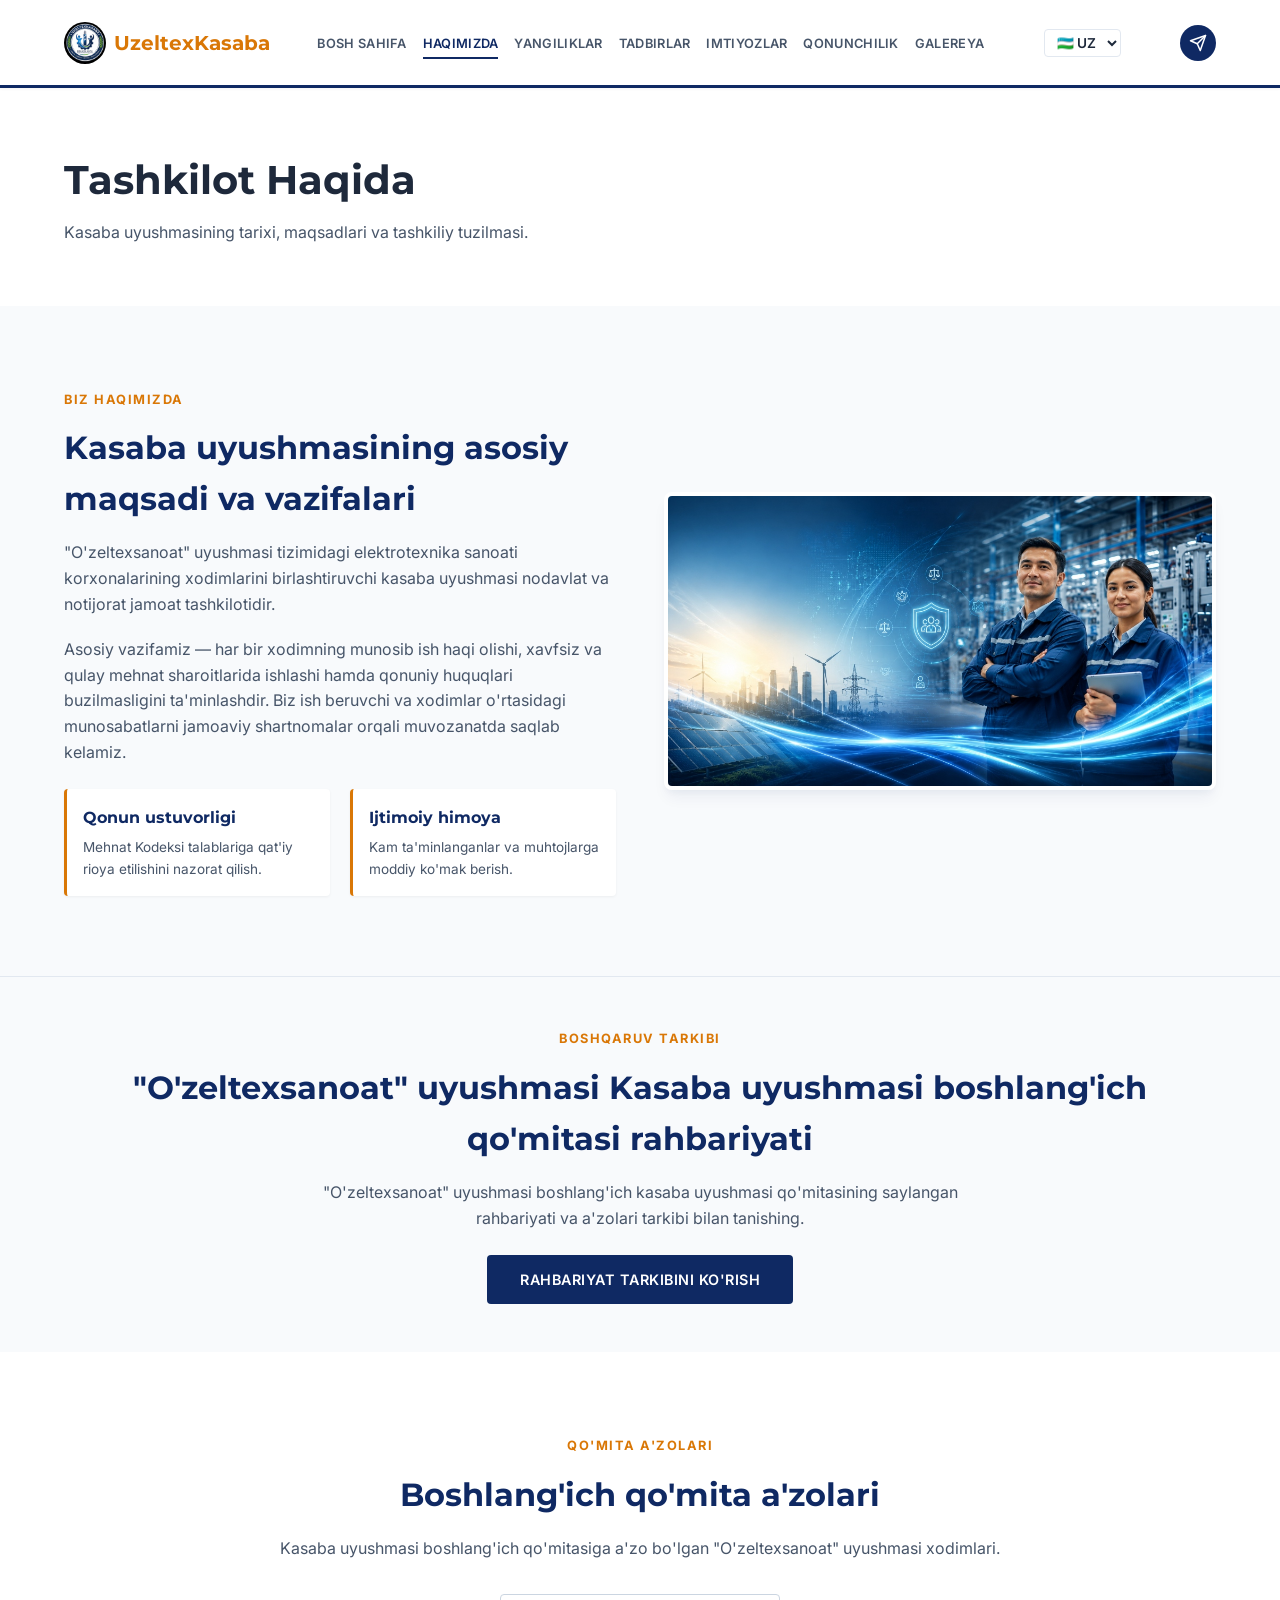
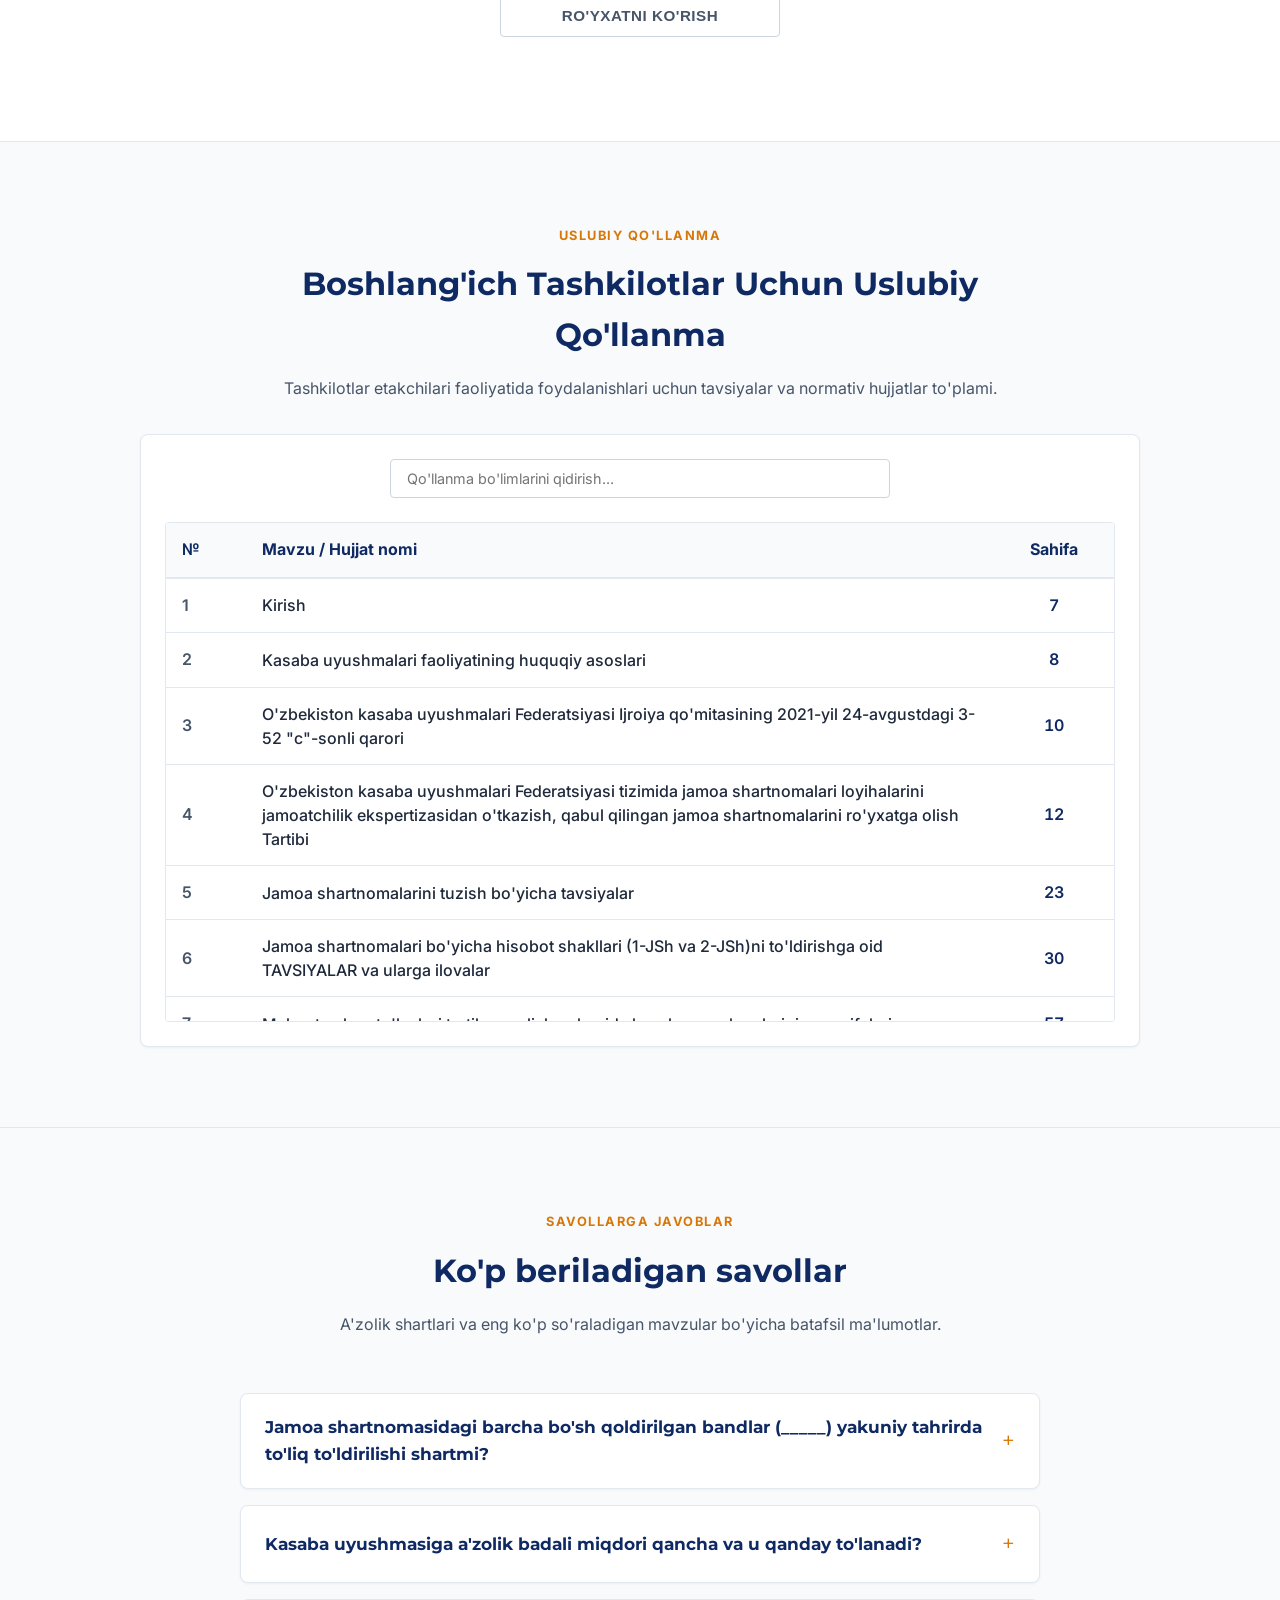
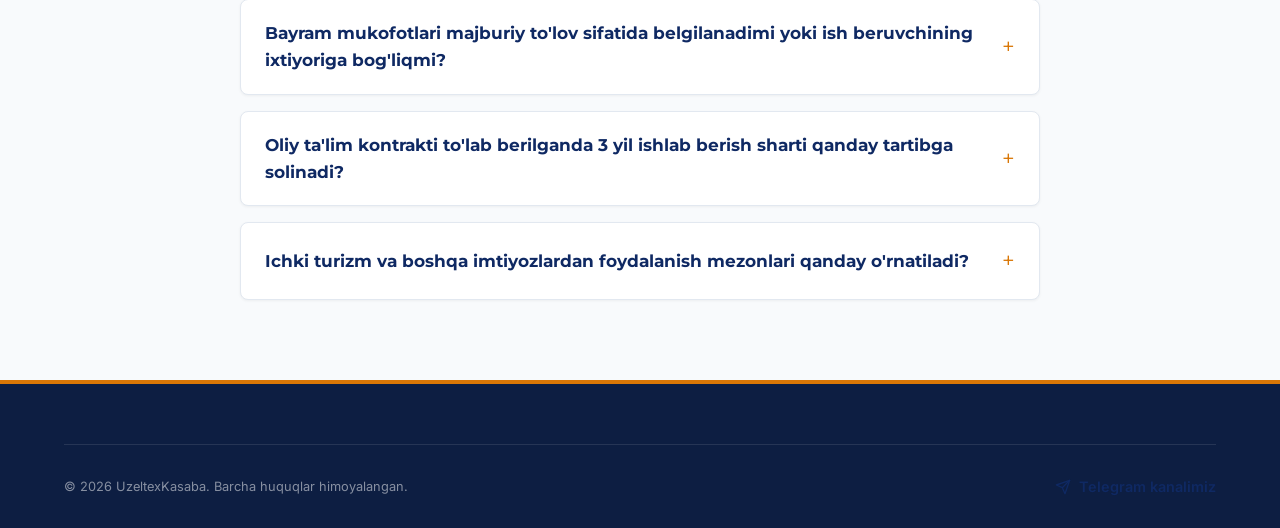
==== commit 9f11f9e7: "Multilingual: Add Methodological Guide Table of Contents to about.html" ====
--- a/frontend/about.html
+++ b/frontend/about.html
@@ -237,6 +237,38 @@
                     <div style="grid-column: 1/-1; text-align: center; color: var(--text-muted);">Yuklanmoqda...</div>
                 </div>
             </div>
+    </section>
+
+    <!-- Methodological Guide Section -->
+    <section class="section" style="background-color: var(--bg-primary); border-top: 1px solid var(--border-color); border-bottom: 1px solid var(--border-color);">
+        <div class="container">
+            <div class="section-header" style="margin-bottom: 32px;">
+                <span class="section-tag" data-i18n="guide_tag">Uslubiy Qo'llanma</span>
+                <h2 class="section-title" data-i18n="guide_title">Boshlang'ich Tashkilotlar Uchun Uslubiy Qo'llanma</h2>
+                <p class="section-subtitle" data-i18n="guide_subtitle">Tashkilotlar etakchilari faoliyatida foydalanishlari uchun tavsiyalar va normativ hujjatlar to'plami.</p>
+            </div>
+
+            <!-- Search and Guide Table -->
+            <div style="background-color: var(--bg-secondary); border: 1px solid var(--border-color); border-radius: var(--radius-md); padding: 24px; box-shadow: var(--shadow-sm); max-width: 1000px; margin: 0 auto;">
+                <div style="max-width: 500px; margin: 0 auto 24px auto;">
+                    <input type="text" id="guideSearch" class="search-input" style="width: 100%; box-sizing: border-box;" placeholder="Qo'llanma bo'limlarini qidirish..." data-i18n="guide_search" data-i18n-attr="placeholder" oninput="filterAndRenderGuide(this.value.toLowerCase().trim())">
+                </div>
+
+                <div style="overflow-x: auto; max-height: 500px; overflow-y: auto; border: 1px solid var(--border-color); border-radius: var(--radius-sm);">
+                    <table style="width: 100%; border-collapse: collapse; min-width: 600px; background-color: var(--bg-secondary);">
+                        <thead style="position: sticky; top: 0; background-color: var(--bg-primary); z-index: 10;">
+                            <tr style="border-bottom: 2px solid var(--border-color); text-align: left;">
+                                <th style="padding: 14px 16px; font-weight: 700; color: var(--color-primary); width: 80px;" data-i18n="guide_table_no">№</th>
+                                <th style="padding: 14px 16px; font-weight: 700; color: var(--color-primary);" data-i18n="guide_table_title">Mavzu / Hujjat nomi</th>
+                                <th style="padding: 14px 16px; font-weight: 700; color: var(--color-primary); width: 120px; text-align: center;" data-i18n="guide_table_page">Sahifa</th>
+                            </tr>
+                        </thead>
+                        <tbody id="guideTableBody">
+                            <!-- Dynamically loaded -->
+                        </tbody>
+                    </table>
+                </div>
+            </div>
         </div>
     </section>
 
@@ -376,11 +408,12 @@
 
             grid.innerHTML = list.map(member => {
                 const emailHtml = member.email ? `<div>📧 <a href="mailto:${member.email}" style="color: var(--color-primary); font-size: 0.85rem; font-weight: 500;">${escapeHTML(member.email)}</a></div>` : '';
-                
+                const translatedPos = typeof translatePosition === 'function' ? translatePosition(member.position) : member.position;
+
                 return `
                     <div style="background-color: var(--bg-primary); border: 1px solid var(--border-color); border-radius: var(--radius-md); padding: 24px; box-shadow: var(--shadow-card); display: flex; flex-direction: column; gap: 8px;">
                         <h3 style="font-family: var(--font-heading); font-size: 1.05rem; font-weight: 700; color: var(--color-primary);">${escapeHTML(member.full_name)}</h3>
-                        <p style="font-size: 0.75rem; font-weight: 700; color: var(--color-accent); text-transform: uppercase; letter-spacing: 0.5px; margin-bottom: 8px;">${escapeHTML(member.position)}</p>
+                        <p style="font-size: 0.75rem; font-weight: 700; color: var(--color-accent); text-transform: uppercase; letter-spacing: 0.5px; margin-bottom: 8px;">${escapeHTML(translatedPos)}</p>
                         <div style="display: flex; flex-direction: column; gap: 4px; border-top: 1px solid var(--border-color); padding-top: 12px; margin-top: auto;">
                             ${emailHtml}
                         </div>
@@ -400,6 +433,96 @@
             );
             renderStaff(filtered);
         }
+
+        // Methodological Guide Data
+        const guideItems = [
+            { id: 1, title_uz: "Kirish", title_ru: "Введение", title_en: "Introduction", page: 7 },
+            { id: 2, title_uz: "Kasaba uyushmalari faoliyatining huquqiy asoslari", title_ru: "Правовые основы деятельности профсоюзов", title_en: "Legal Foundations of Trade Union Activities", page: 8 },
+            { id: 3, title_uz: "O'zbekiston kasaba uyushmalari Federatsiyasi Ijroiya qo'mitasining 2021-yil 24-avgustdagi 3-52 \"c\"-sonli qarori", title_ru: "Постановление Исполкома Федерации профсоюзов Узбекистана от 24 августа 2021 года № 3-52 «с»", title_en: "Decision of the Executive Committee of the Federation of Trade Unions of Uzbekistan dated August 24, 2021, No. 3-52 's'", page: 10 },
+            { id: 4, title_uz: "O'zbekiston kasaba uyushmalari Federatsiyasi tizimida jamoa shartnomalari loyihalarini jamoatchilik ekspertizasidan o'tkazish, qabul qilingan jamoa shartnomalarini ro'yxatga olish Tartibi", title_ru: "Порядок проведения общественной экспертизы проектов коллекческих договоров в системе Федерации профсоюзов Узбекистана и регистрации принятых коллективных договоров", title_en: "Procedure for Public Expertise of Draft Collective Agreements and Registration of Concluded Collective Agreements", page: 12 },
+            { id: 5, title_uz: "Jamoa shartnomalarini tuzish bo'yicha tavsiyalar", title_ru: "Рекомендации по заключению коллективных договоров", title_en: "Recommendations on concluding collective agreements", page: 23 },
+            { id: 6, title_uz: "Jamoa shartnomalari bo'yicha hisobot shakllari (1-JSh va 2-JSh)ni to'ldirishga oid TAVSIYALAR va ularga ilovalar", title_ru: "РЕКОМЕНДАЦИИ и приложения по заполнению форм отчетности коллективных договоров (1-JSh и 2-JSh)", title_en: "RECOMMENDATIONS and annexes on filling reporting forms of collective agreements (1-JSh and 2-JSh)", page: 30 },
+            { id: 7, title_uz: "Mehnatga haq to'lashni tartibga solish sohasida kasaba uyushmalarining vazifalari", title_ru: "Задачи профсоюзов в области регулирования оплаты труда", title_en: "Tasks of trade unions in the field of regulation of labor remuneration", page: 57 },
+            { id: 8, title_uz: "Mehnatni muhofaza qilish bo'yicha vakil to'g'risida Nizom", title_ru: "Положение о представителе по охране труда", title_en: "Regulation on the representative for labor protection", page: 63 },
+            { id: 9, title_uz: "O'zbekiston kasaba uyushmalari Federatsiyasi Kengashi Rayosatining 2017-yil 4-apreldagi 6-44 \"c\"-sonli qarori", title_ru: "Постановление Президиума Совета Федерации профсоюзов Узбекистана от 4 апреля 2017 года № 6-44 «с»", title_en: "Decision of the Presidium of the Council of the Federation of Trade Unions of Uzbekistan dated April 4, 2017, No. 6-44 's'", page: 68 },
+            { id: 10, title_uz: "Kasaba uyushmasi qo'mitasining mehnatni muhofaza qilish bo'yicha komissiyasi to'g'risida Nizom", title_ru: "Положение о комиссии по охране труда профсоюзного комитета", title_en: "Regulation on the labor protection commission of the trade union committee", page: 69 },
+            { id: 11, title_uz: "Mehnatni muhofaza qilish tadbirlarini rejalashtirish bo'yicha tavsiyalar va ilovalari", title_ru: "Рекомендации и приложения по планированию мероприятий по охране труда", title_en: "Recommendations and annexes on planning labor protection measures", page: 76 },
+            { id: 12, title_uz: "Boshlang'ich kasaba uyushma qo'mitasi (tashkiloti)ning mehnat muhofazasi va xavfsizligi bo'yicha olib borgan ishlari haqida ma'lumot", title_ru: "Информация о проделанной работе первичного профсоюзного комитета (организации) по охране труда и технике безопасности", title_en: "Information on the work of the primary trade union committee (organization) on labor protection and safety", page: 87 },
+            { id: 13, title_uz: "Korxonalarda mehnatni muhofaza qilish va mehnatning xavfsiz usullarida ishlash uchun o'tkaziladigan yo'riqnomalarning holatini tekshirish uchun kasaba uyushmasi qo'mitasiga tavsiyanoma", title_ru: "Рекомендация профсоюзному комитету для проверки состояния инструктажей по охране труда и безопасным методам работы на предприятиях", title_en: "Recommendation to the trade union committee for checking the status of labor protection briefings and safe working methods at enterprises", page: 90 },
+            { id: 14, title_uz: "Ishlab chiqarishdagi baxtsiz hodisa va salomatlikka boshqa xil zarar yetkazilishi to'g'risidagi N-1 shakldagi Dalolatnomani tuzish va ro'yxatga olishni nazorat qilish yuzasidan kasaba uyushma qo'mitasining mehnatni muhofaza qilish bo'yicha komissiyasiga tavsiyanoma", title_ru: "Рекомендация комиссии профсоюзного комитета по охране труда по составлению и контролю за регистрацией акта формы Н-1 о несчастном случае на производстве", title_en: "Recommendation to the union committee's labor protection commission on compiling and controlling the registration of form N-1 accident reports", page: 94 },
+            { id: 15, title_uz: "Mehnat muhofazasi bo'yicha komissiyaning jamoatchilik nazoratini amalga oshirishda aniqlangan kamchiliklarni bartaraf etish bo'yicha tavsiyalar", title_ru: "Рекомендации по устранению недостатков, выявленных при осуществлении общественного контроля комиссией по охране труда", title_en: "Recommendations for eliminating deficiencies identified during public control by the labor protection commission", page: 106 },
+            { id: 16, title_uz: "Mehnat muhofazasi bo'yicha komissiya raisiga uslubiy maslahat", title_ru: "Методический совет председателю комиссии по охране труда", title_en: "Methodological advice to the chairman of the labor protection commission", page: 107 },
+            { id: 17, title_uz: "Kasb kasalliklarining oldini olish yuzasidan tibbiyot profilaktika muassasalari va kasaba uyushmalarining tavsiyalari", title_ru: "Рекомендации лечебно-профилактических учреждений и профсоюзов по профилактике профессиональных заболеваний", title_en: "Recommendations of medical preventive institutions and trade unions on prevention of occupational diseases", page: 108 },
+            { id: 18, title_uz: "O'zbekiston kasaba uyushmalari Federatsiyasi Kengashi Rayosatining 2017-yil 20-noyabrdagi 8-108 \"c\"-sonli qarori", title_ru: "Постановление Президиума Совета Федерации профсоюзов Узбекистана от 20 ноября 2017 года № 8-108 «с»", title_en: "Decision of the Presidium of the Council of the Federation of Trade Unions of Uzbekistan dated November 20, 2017, No. 8-108 's'", page: 114 },
+            { id: 19, title_uz: "Mehnat muhofazasi va xavfsizligi bo'yicha jamoatchilik nazoratini tashkil etish yuzasidan respublika ko'rik-tanlovi to'g'risida Nizom", title_ru: "Положение о республиканском смотре-конкурсе по организации общественного контроля по охране труда и технике безопасности", title_en: "Regulation on the republican review contest on organizing public control over labor protection and safety", page: 116 },
+            { id: 20, title_uz: "O'zbekiston kasaba uyushmalari Federatsiyasi Ijroiya qo'mitasining 2021-yil 19-martdagi 2-37 \"c\"-sonli qarori", title_ru: "Постановление Исполкома Федерации профсоюзов Узбекистана от 19 марта 2021 года № 2-37 «с»", title_en: "Decision of the Executive Committee of the Federation of Trade Unions of Uzbekistan dated March 19, 2021, No. 2-37 's'", page: 141 },
+            { id: 21, title_uz: "O'zbekiston kasaba uyushmalari Federatsiyasi tizimida jismoniy va yuridik shaxslarning murojaatlari bilan ishlash tartibi to'g'risidagi Nizom", title_ru: "Положение о порядке работы с обращениями физических и юридических лиц в системе Федерации профсоюзов Узбекистана", title_en: "Regulation on the procedure of working with appeals of individuals and legal entities in the system of the Federation of Trade Unions of Uzbekistan", page: 143 },
+            { id: 22, title_uz: "O'zbekiston kasaba uyushmalari Federatsiyasi Ijroiya qo'mitasining 2023-yil 23-maydagi 9-5-sonli qarori", title_ru: "Постановление Исполкома Федерации профсоюзов Узбекистана от 23 мая 2023 года № 9-5", title_en: "Decision of the Executive Committee of the Federation of Trade Unions of Uzbekistan dated May 23, 2023, No. 9-5", page: 154 },
+            { id: 23, title_uz: "Kasaba uyushmasi qo'mitasi, organida mehnat shartnomasini bekor qilish taqdimnomasini ko'rib chiqish Tartibi", title_ru: "Порядок рассмотрения представления об аннулировании трудового договора в профсоюзном комитете, органе", title_en: "Procedure for reviewing representations on terminating labor contracts in trade union committees and organs", page: 155 },
+            { id: 24, title_uz: "O'zbekiston kasaba uyushmalari Federatsiyasi Kengashining 2013-yil 25-yanvardagi 7-4-sonli qarori", title_ru: "Постановление Совета Федерации профсоюзов Узбекистана от 25 января 2013 года № 7-4", title_en: "Decision of the Council of the Federation of Trade Unions of Uzbekistan dated January 25, 2013, No. 7-4", page: 161 },
+            { id: 25, title_uz: "Kasaba uyushmasiga a'zolik badallarini taqsimlash, kasaba uyushma budjeti mablag'laridan maqsadli va samarali foydalanish tartibi to'g'riside Nizom", title_ru: "Положение о распределении членских профсоюзных взносов, целевом и эффективном использовании средств профсоюзного бюджета", title_en: "Regulation on distribution of membership trade union fees, targeted and effective use of union budget funds", page: 167 },
+            { id: 26, title_uz: "O'zbekiston kasaba uyushmalari Federatsiyasi Kengashi Rayosatining 2012-yil 24-apreldagi 6-11-sonli qarori", title_ru: "Постановление Президиума Совета Федерации профсоюзов Узбекистана от 24 апреля 2012 года № 6-11", title_en: "Decision of the Presidium of the Council of the Federation of Trade Unions of Uzbekistan dated April 24, 2012, No. 6-11", page: 179 },
+            { id: 27, title_uz: "Kasaba uyushmalari tashkilotlarida kasaba uyushma budjeti mablag'larining sarflanishida moliyaviy hujjatlarni rasmiylashtirish Tartibi", title_ru: "Порядок оформления финансовых документов при расходовании средств профсоюзного бюджета в профсоюзных организациях", title_en: "Procedure for drawing up financial documents when spending union budget funds in union organizations", page: 181 },
+            { id: 28, title_uz: "O'zbekiston kasaba uyushmalari Federatsiyasi Kengashi Rayosatining 2013-yil 26-yanvardagi 9-24-sonli qarori", title_ru: "Постановление Президиума Совета Федерации профсоюзов Узбекистана от 26 января 2013 года № 9-24", title_en: "Decision of the Presidium of the Council of the Federation of Trade Unions of Uzbekistan dated January 26, 2013, No. 9-24", page: 196 },
+            { id: 29, title_uz: "Ijtimoiy sug'urta budjeti mablag'lari hisobidan sanatoriylarga yo'llanmalarni rejalashtirish, chiqarish, taqsimlash, sotish, berish, hisobga olish va hisobotini yuritish tartibi to'g'risida Yo'riqnoma", title_ru: "Инструкция о порядке планирования, выпуска, распределения, продажи, выдачи, учета и отчетности путевок в санатории за счет средств бюджета социального страхования", title_en: "Instructions on planning, issuing, distributing, selling, allocating, accounting, and reporting of sanatorium vouchers from social insurance funds", page: 198 },
+            { id: 30, title_uz: "Kasaba uyushmalari organlarining xodimlar va ularning oila a'zolarini sog'lomlashtirish uchun yo'naltirilgan mablag'larni sarflash tartibi to'g'risida Nizom", title_ru: "Положение о порядке расходования средств профсоюзных органов, направляемых на оздоровление работников и членов их семей", title_en: "Regulation on the spending procedure of trade union funds allocated for the rehabilitation of workers and their families", page: 210 },
+            { id: 31, title_uz: "Kasaba uyushmalari organlarining xodimlar va ularning oila a'zolarini sog'lomlashtirish uchun yo'naltirilgan mablag'larni sarflash tartibi to'g'risida NIZOM (Molya vazirligi, Mehnat vazirligi, Soliq qo'mitasi va Markaziy bank qarori)", title_ru: "ПОЛОЖЕНИЕ о расходовании средств профсоюзных органов на оздоровление работников и членов их семей (Решение Минфина, Минтруда, Налогового комитета и ЦБ)", title_en: "REGULATION on spending union organ funds for the rehabilitation of workers and families (Decision of Ministry of Finance, Ministry of Labor, Tax Committee and Central Bank)", page: 211 },
+            { id: 32, title_uz: "Kasaba uyushmasidan sanatoriylarga yo'llanmalar olish tartibi (namuna)", title_ru: "Порядок получения путевок в санатории из профсоюза (образец)", title_en: "Procedure for obtaining sanatorium vouchers from the trade union (sample)", page: 215 },
+            { id: 33, title_uz: "Kasaba uyushmasi a'zolik badallari hisobidan sanatoriy va dam olish uylariga imtiyozli yo'llanmalar olishni rejalashtirish, chiqarish, taqsimlash, sotish, hisobga olish, berish va hisobotlarni tartibga solish to'g'risida Yo'riqnoma", title_ru: "Инструкция о планировании, выпуске, распределении, продаже, учете, выдаче и отчетности льготных путевок в санатории и дома отдыха за счет членских профсоюзных взносов", title_en: "Instructions on planning, issuing, distributing, selling, accounting, allocating, and reporting of discounted vouchers to sanatoriums and rest homes from membership fees", page: 217 },
+            { id: 34, title_uz: "Kasaba uyushmalari Federatsiyasida madaniy-ma'rifiy yo'nalishida tavsiyalar", title_ru: "Рекомендации в культурно-просветительском направлении в системе Федерации профсоюзов", title_en: "Recommendations in the cultural-educational direction in the system of the Federation of Trade Unions", page: 229 },
+            { id: 35, title_uz: "Kasaba uyushmalari tizimida madaniy-ommaviy tadbirlar o'tkazish to'g'risidagi Nizom", title_ru: "Положение о проведении культурно-массовых мероприятий в системе профсоюзов", title_en: "Regulation on holding cultural-mass events in the trade union system", page: 232 },
+            { id: 36, title_uz: "Korxona, tashkilot va muassasalarda «Ma'naviyat va ma'rifat» xonalarini tashkil etish va jihozlash bo'yicha tavsiyalar", title_ru: "Рекомендации по созданию и оснащению кабинетов «Духовности и просветительства» на предприятиях, организациях и учреждениях", title_en: "Recommendations on establishing and equipping 'Spirituality and Enlightenment' rooms in enterprises, organizations, and institutions", page: 236 },
+            { id: 37, title_uz: "Kasaba uyushmalari Federatsiyasining jismoniy tarbiya va ommaviy sportni rivojlantirish Konsepsiyasi", title_ru: "Концепция развития физической культуры и массового спорта Федерации профсоюзов", title_en: "Concept of physical education and mass sports development of the Federation of Trade Unions", page: 238 },
+            { id: 38, title_uz: "Kasaba uyushmalari tizimida ommaviy sport-sog'lomlashtirish tadbirlarini o'tkazish to'g'risidagi Nizom", title_ru: "Положение о проведении массовых спортивно-оздоровительных мероприятий в системе профсоюзов", title_en: "Regulation on holding mass sports and health events in the trade union system", page: 244 },
+            { id: 39, title_uz: "Kasaba uyushmalari tizimidagi korxona, tashkilot, muassasalarda jismoniy tarbiya va sportni rivojlantirish, ommaviyligini oshirish, aholining mehnat samaradorligini oshirish va mehnat qilish faolligini uzaytirish uchun tavsiyalar", title_ru: "Рекомендации по развитию физической культуры и спорта на предприятиях, в организациях и учреждениях для повышения эффективности труда и продления трудовой активности населения", title_en: "Recommendations on physical education and sports development in enterprises and organizations to increase labor productivity and prolong activity", page: 249 },
+            { id: 40, title_uz: "O'zbekiston kasaba uyushmalari Federatsiyasi Kengashi Rayosatining 2015-yil 31-martdagi 21-53 \"c\"-sonli qarori", title_ru: "Постановление Президиума Совета Федерации профсоюзов Узбекистана от 31 марта 2015 года № 21-53 «с»", title_en: "Decision of the Presidium of the Council of the Federation of Trade Unions of Uzbekistan dated March 31, 2015, No. 21-53 's'", page: 261 },
+            { id: 41, title_uz: "Kasaba uyushmalari tizimidagi boshlang'ich tashkilotlar o'rtasida o'tkaziladigan «Eng namunali boshlang'ich tashkilot» ko'rik-tanlovi to'g'risida Nizom", title_ru: "Положение о смотре-конкурсе «Самая образцовая первичная организация», проводимом среди первичных организаций в системе профсоюзов", title_en: "Regulation on review contest 'The Most Exemplary Primary Organization' held among primary organizations in the trade union system", page: 264 },
+            { id: 42, title_uz: "Boshlang'ich tashkilotda ishni rejalashtirish, hujjatlarni rasmiylashtirish yuzasidan tavsiyalar, hujjatlar namunalari", title_ru: "Рекомендации по планированию работы в первичной организации, оформлению документов и образцы документов", title_en: "Recommendations on work planning in primary organizations, document preparation, and document samples", page: 277 },
+            { id: 43, title_uz: "Kasaba uyushmalari organlarida saylab qo'yiladigan lavozimlarga saylangan xodimlar bilan mehnat munosabatlarini rasmiylashtirish yuzasidan tushuntirish", title_ru: "Разъяснение о порядке оформления трудовых отношений с работниками, избранными на выборные должности в профсоюзных органах", title_en: "Explanation on formatting labor relations with employees elected to elective positions in trade union organs", page: 294 }
+        ];
+
+        function renderGuide(filterQuery = '') {
+            const tbody = document.getElementById('guideTableBody');
+            if (!tbody) return;
+
+            const currentLang = typeof getCurrentLanguage === 'function' ? getCurrentLanguage() : 'uz';
+
+            const filteredItems = guideItems.filter(item => {
+                const title = item[`title_${currentLang}`] || item.title_uz;
+                return title.toLowerCase().includes(filterQuery);
+            });
+
+            if (filteredItems.length === 0) {
+                tbody.innerHTML = `
+                    <tr>
+                        <td colspan="3" style="padding: 24px; text-align: center; color: var(--text-muted);">
+                            ${currentLang === 'uz' ? 'Mavzular topilmadi.' : (currentLang === 'ru' ? 'Разделы не найдены.' : 'No topics found.')}
+                        </td>
+                    </tr>
+                `;
+                return;
+            }
+
+            tbody.innerHTML = filteredItems.map(item => {
+                const title = item[`title_${currentLang}`] || item.title_uz;
+                return `
+                    <tr style="border-bottom: 1px solid var(--border-color); hover:background-color: var(--bg-primary);">
+                        <td style="padding: 14px 16px; font-weight: 600; color: var(--text-secondary);">${item.id}</td>
+                        <td style="padding: 14px 16px; font-weight: 500; color: var(--text-primary); line-height: 1.5;">${escapeHTML(title)}</td>
+                        <td style="padding: 14px 16px; font-weight: 600; color: var(--color-primary); text-align: center; font-variant-numeric: tabular-nums;">${item.page}</td>
+                    </tr>
+                `;
+            }).join('');
+        }
+
+        function filterAndRenderGuide(query) {
+            renderGuide(query);
+        }
+
+        // Initialize guide rendering
+        document.addEventListener('DOMContentLoaded', () => {
+            renderGuide();
+        });
     </script>
 </body>
 </html>
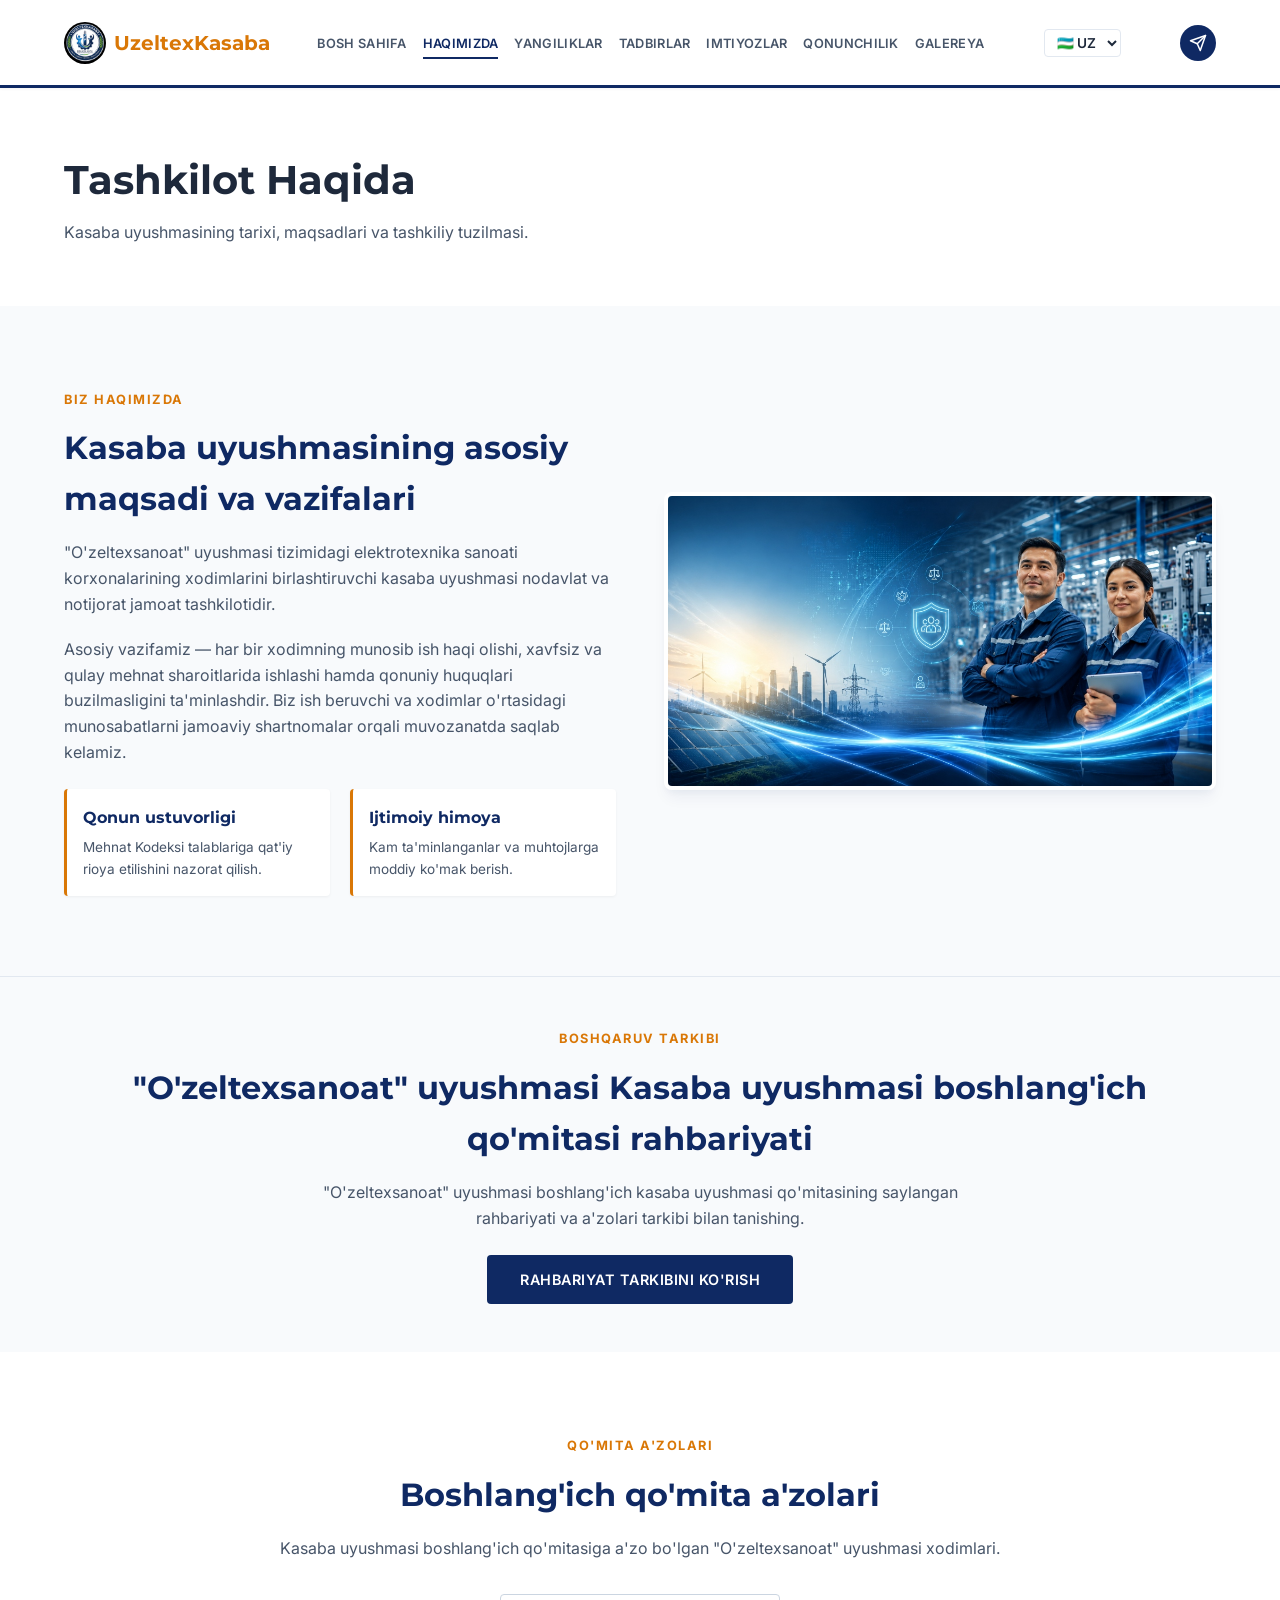
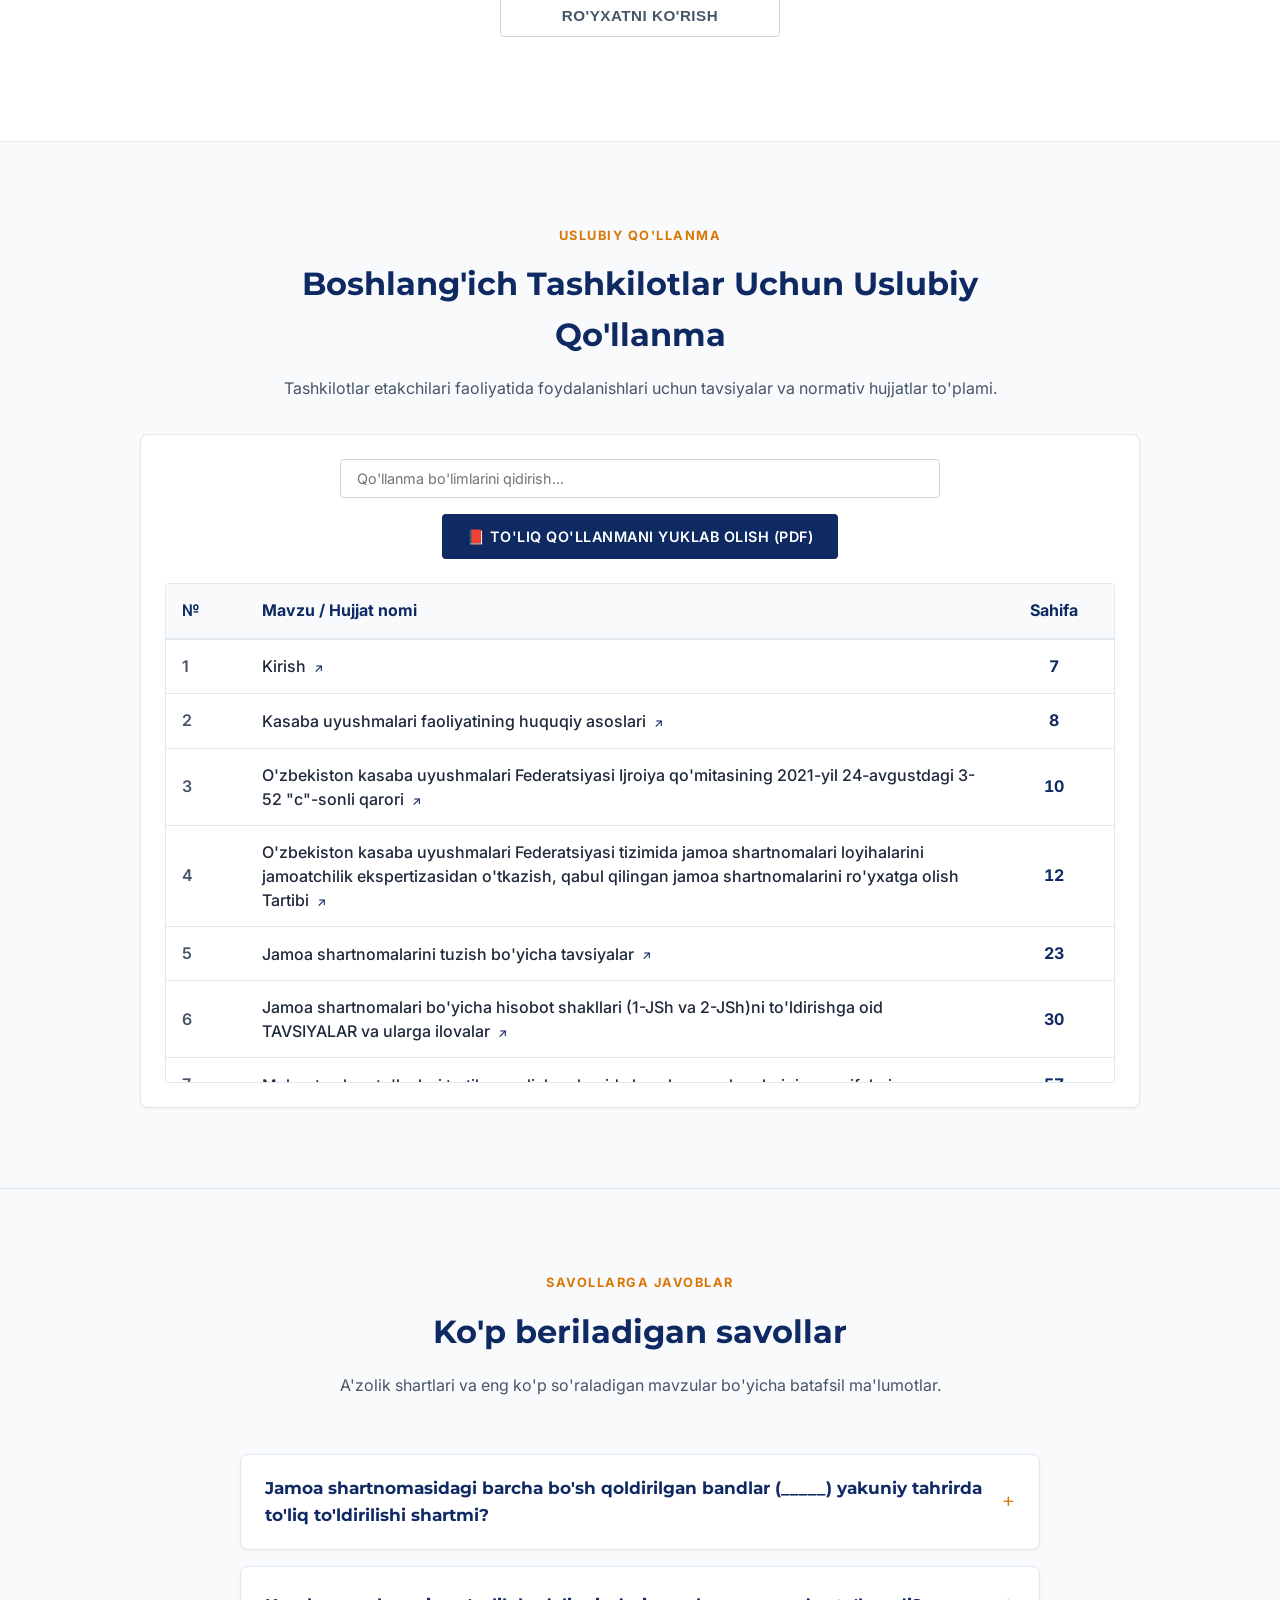
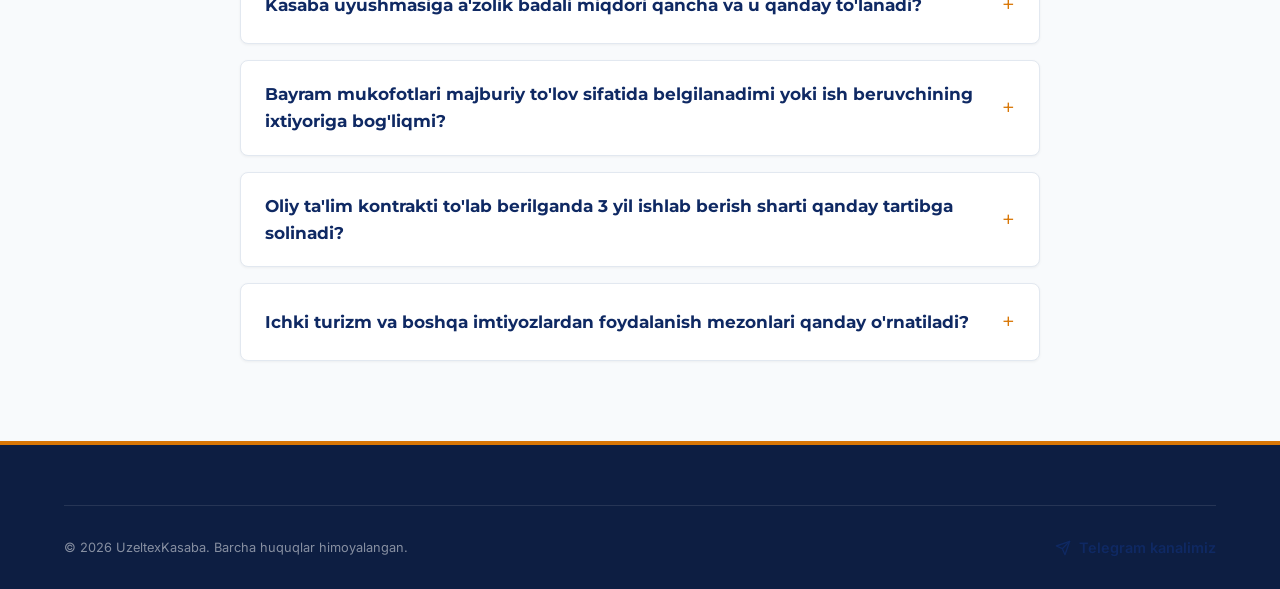
==== commit f718dc26: "Multilingual: Connect guide rows to PDF document page anchors" ====
--- a/frontend/about.html
+++ b/frontend/about.html
@@ -250,8 +250,11 @@
 
             <!-- Search and Guide Table -->
             <div style="background-color: var(--bg-secondary); border: 1px solid var(--border-color); border-radius: var(--radius-md); padding: 24px; box-shadow: var(--shadow-sm); max-width: 1000px; margin: 0 auto;">
-                <div style="max-width: 500px; margin: 0 auto 24px auto;">
+                <div style="max-width: 600px; margin: 0 auto 24px auto; display: flex; flex-direction: column; gap: 16px; align-items: center;">
                     <input type="text" id="guideSearch" class="search-input" style="width: 100%; box-sizing: border-box;" placeholder="Qo'llanma bo'limlarini qidirish..." data-i18n="guide_search" data-i18n-attr="placeholder" oninput="filterAndRenderGuide(this.value.toLowerCase().trim())">
+                    <a href="images/Boshlangich_tashkilotlar_uchun_uslubiy_qollanma.pdf" target="_blank" class="btn btn-primary" style="display: inline-flex; align-items: center; gap: 8px; font-weight: 600; padding: 10px 24px; font-size: 0.9rem; text-decoration: none;" data-i18n="guide_download_btn">
+                        📕 To'liq qo'llanmani yuklab olish (PDF)
+                    </a>
                 </div>
 
                 <div style="overflow-x: auto; max-height: 500px; overflow-y: auto; border: 1px solid var(--border-color); border-radius: var(--radius-sm);">
@@ -506,10 +509,18 @@
             tbody.innerHTML = filteredItems.map(item => {
                 const title = item[`title_${currentLang}`] || item.title_uz;
                 return `
-                    <tr style="border-bottom: 1px solid var(--border-color); hover:background-color: var(--bg-primary);">
+                    <tr style="border-bottom: 1px solid var(--border-color); transition: background-color 0.2s;" onmouseover="this.style.backgroundColor='var(--bg-primary)'" onmouseout="this.style.backgroundColor='transparent'">
                         <td style="padding: 14px 16px; font-weight: 600; color: var(--text-secondary);">${item.id}</td>
-                        <td style="padding: 14px 16px; font-weight: 500; color: var(--text-primary); line-height: 1.5;">${escapeHTML(title)}</td>
-                        <td style="padding: 14px 16px; font-weight: 600; color: var(--color-primary); text-align: center; font-variant-numeric: tabular-nums;">${item.page}</td>
+                        <td style="padding: 14px 16px; font-weight: 500; color: var(--text-primary); line-height: 1.5;">
+                            <a href="images/Boshlangich_tashkilotlar_uchun_uslubiy_qollanma.pdf#page=${item.page}" target="_blank" style="color: var(--text-primary); text-decoration: none; display: block; width: 100%;">
+                                ${escapeHTML(title)} <span style="font-size: 0.75rem; color: var(--color-primary); margin-left: 4px; vertical-align: middle;">↗</span>
+                            </a>
+                        </td>
+                        <td style="padding: 14px 16px; font-weight: 600; color: var(--color-primary); text-align: center; font-variant-numeric: tabular-nums;">
+                            <a href="images/Boshlangich_tashkilotlar_uchun_uslubiy_qollanma.pdf#page=${item.page}" target="_blank" style="color: var(--color-primary); text-decoration: none; font-weight: 700;">
+                                ${item.page}
+                            </a>
+                        </td>
                     </tr>
                 `;
             }).join('');
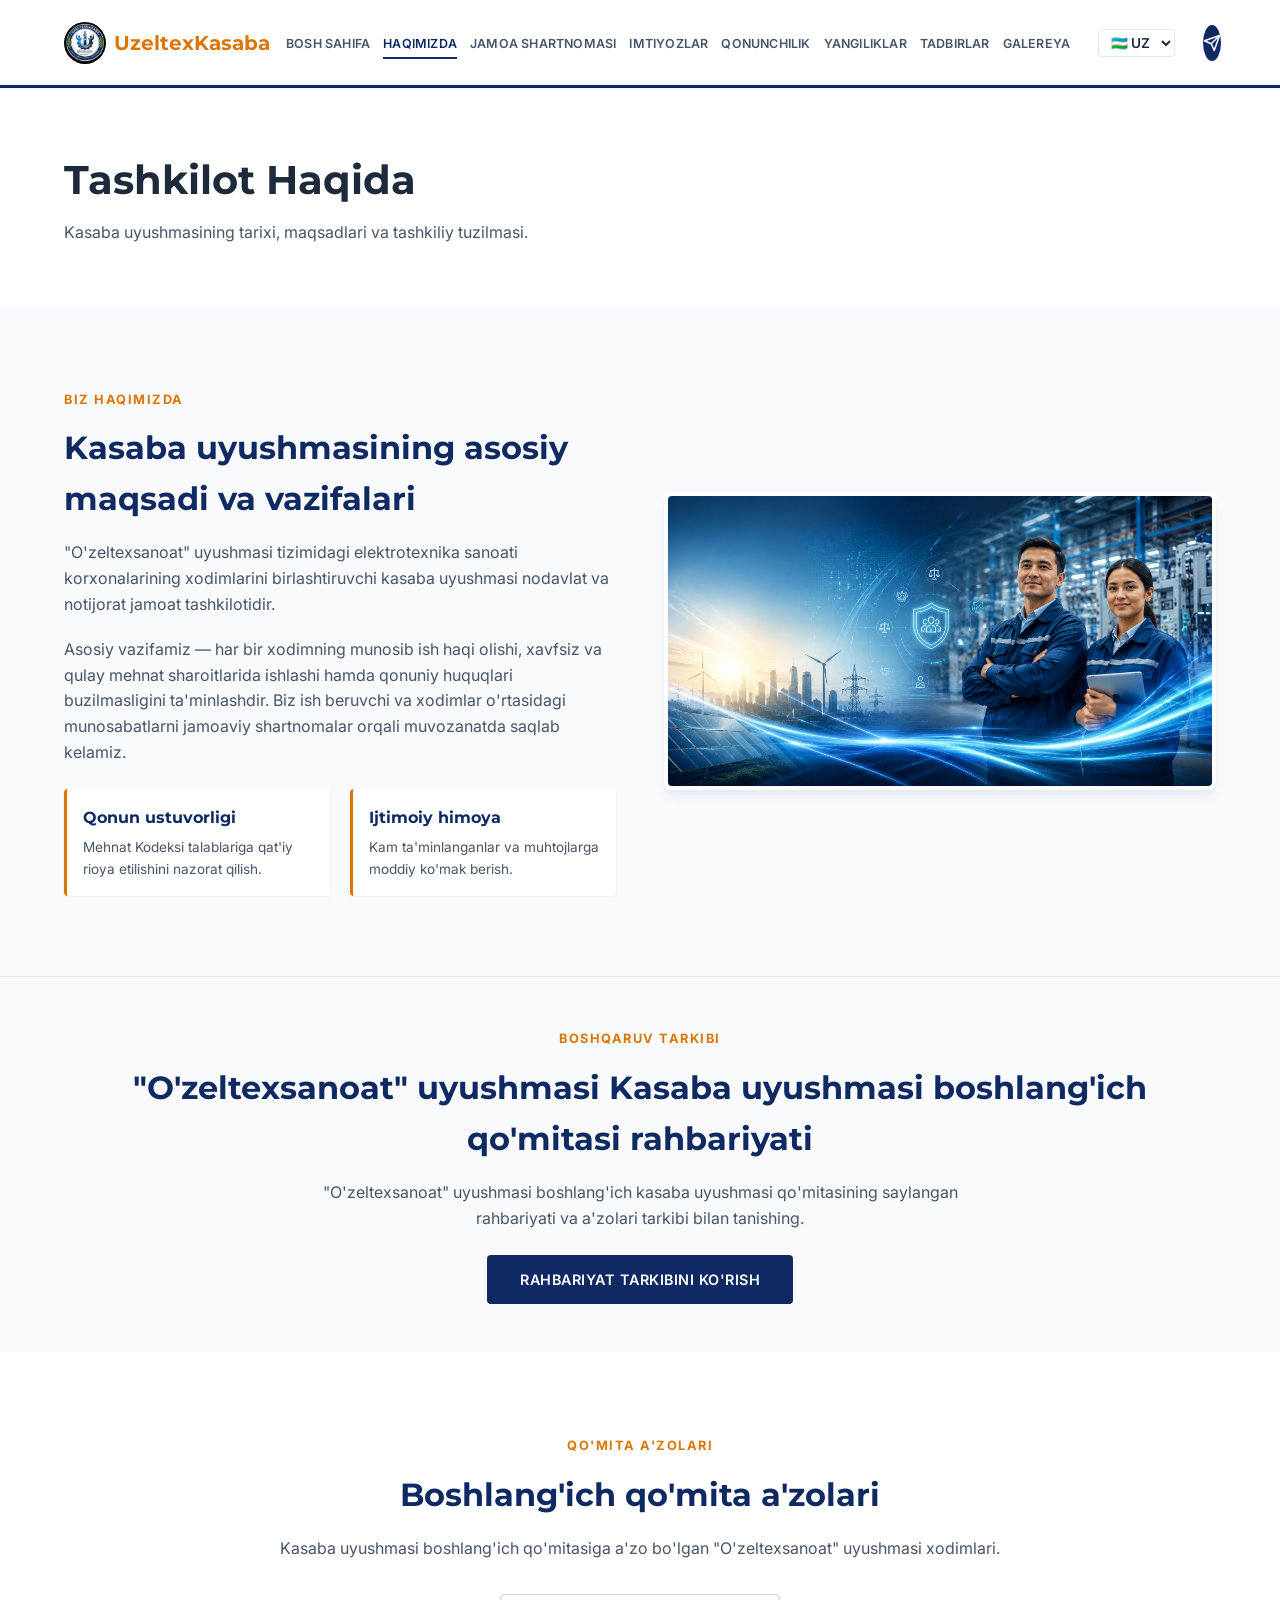
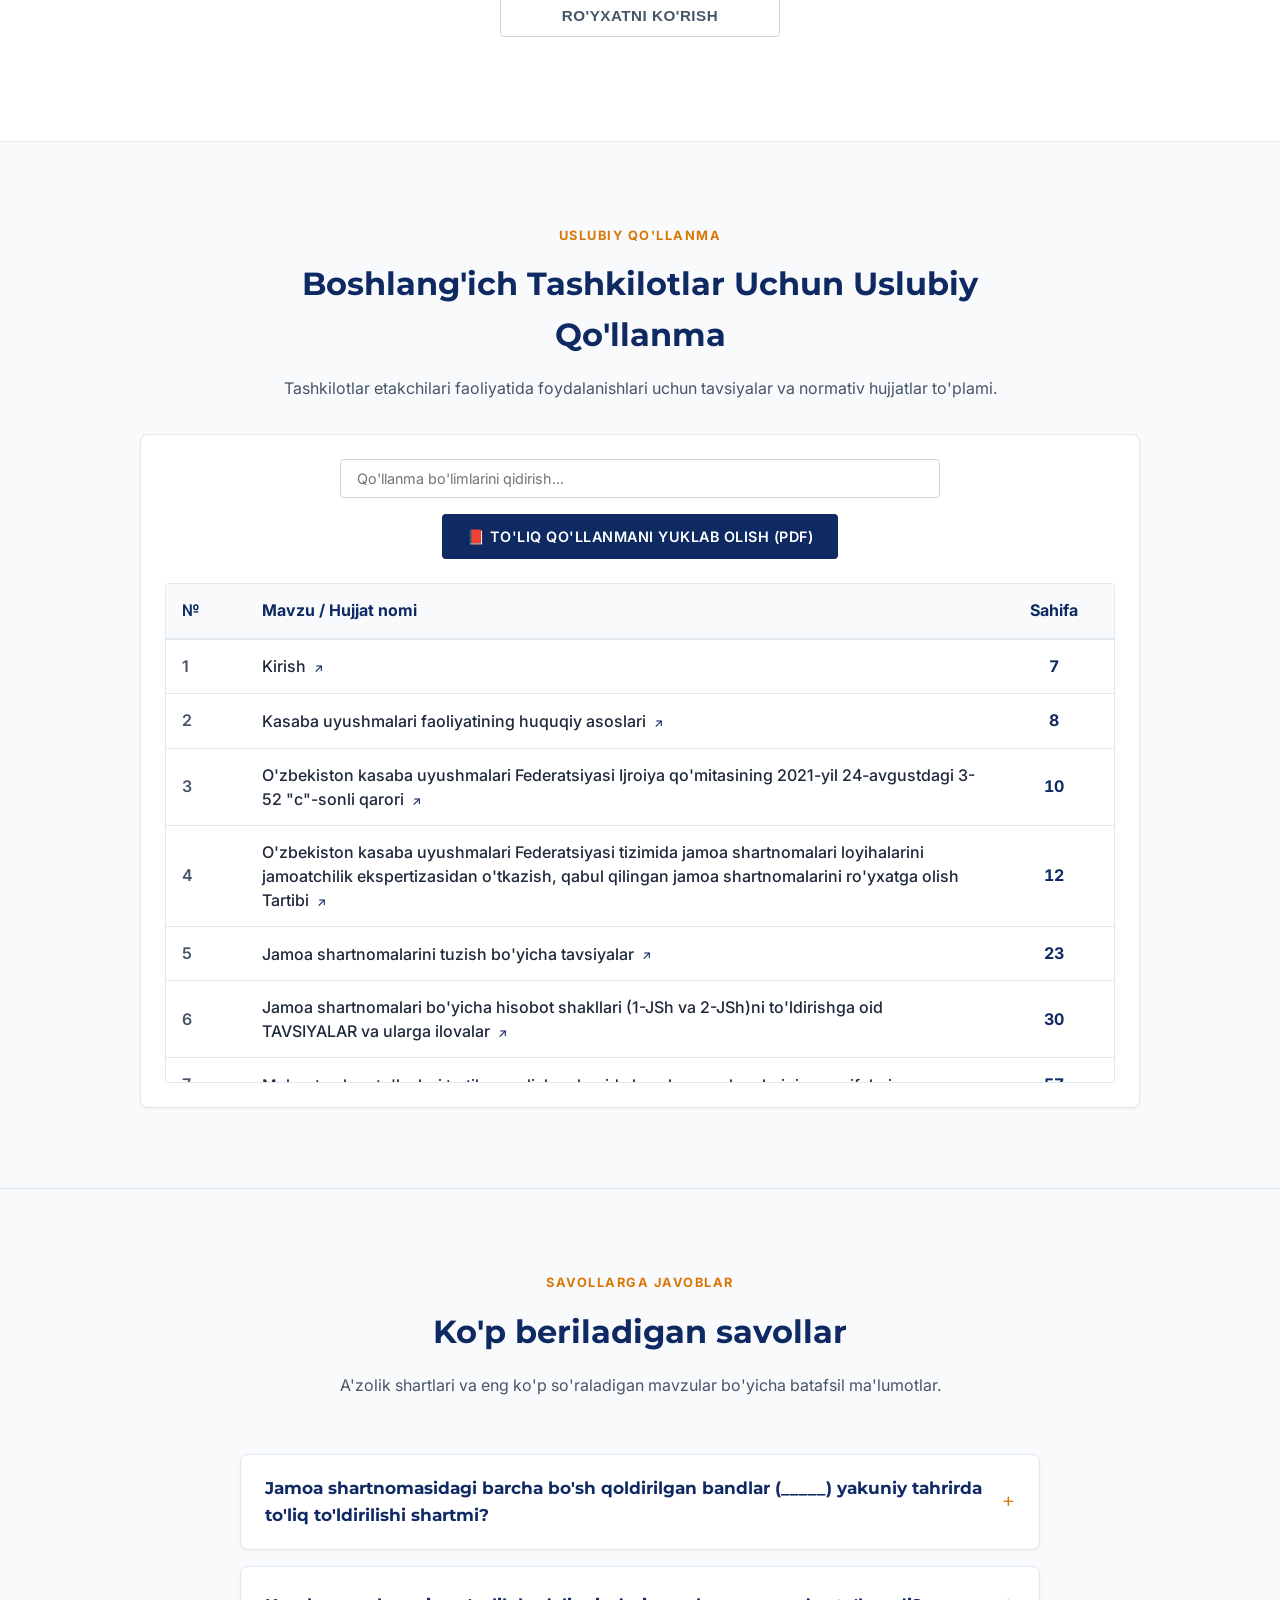
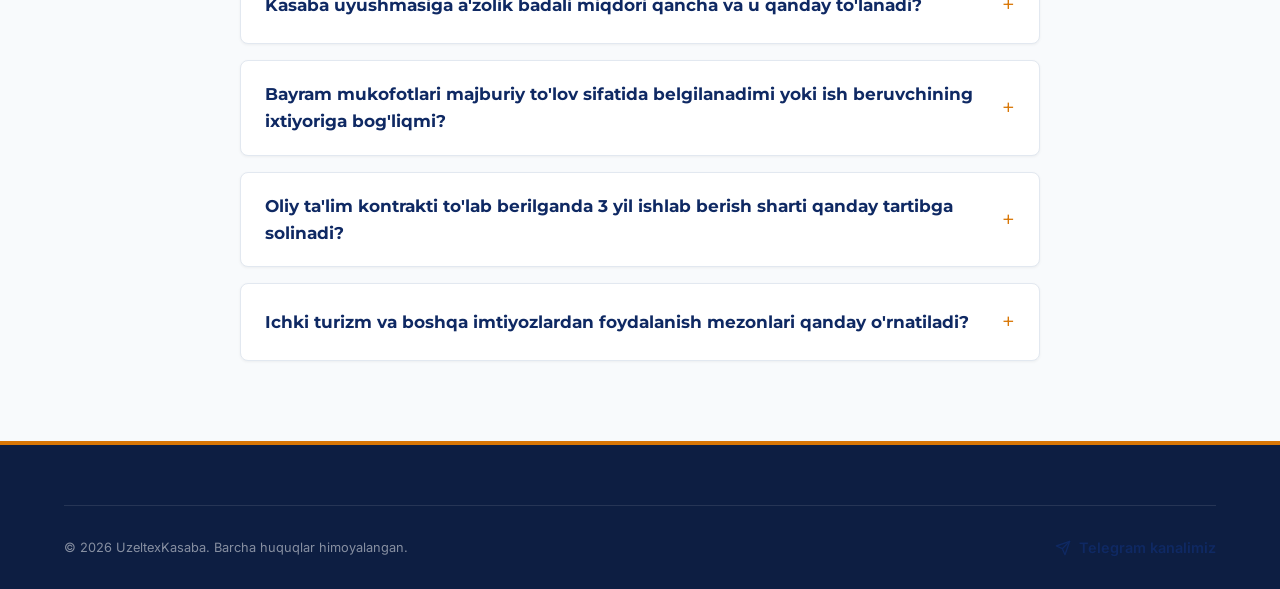
==== commit dca119cb: "Feature: Add Jamoa Shartnomasi section and documents" ====
--- a/frontend/about.html
+++ b/frontend/about.html
@@ -141,10 +141,11 @@
             <ul class="nav-links">
                 <li><a href="index.html" class="nav-link" data-i18n="nav_home">Bosh sahifa</a></li>
                 <li><a href="about.html" class="nav-link active" data-i18n="nav_about">Haqimizda</a></li>
+                <li><a href="agreement.html" class="nav-link" data-i18n="nav_agreement">Jamoa shartnomasi</a></li>
+                <li><a href="privileges.html" class="nav-link" data-i18n="nav_privileges">Imtiyozlar</a></li>
+                <li><a href="legislation.html" class="nav-link" data-i18n="nav_legislation">Qonunchilik</a></li>
                 <li><a href="news.html" class="nav-link" data-i18n="nav_news">Yangiliklar</a></li>
                 <li><a href="events.html" class="nav-link" data-i18n="nav_events">Tadbirlar</a></li>
-                <li><a href="privileges.html" class="nav-link" data-i18n="nav_privileges">Imtiyozlar</a></li>
-                <li><a href="legislation.html" class="nav-link" data-i18n="nav_legislation">Qonunchilik</a></li>
                 <li><a href="gallery.html" class="nav-link" data-i18n="nav_gallery">Galereya</a></li>
             </ul>
             <div class="lang-switcher" style="margin-left: 12px; display: flex; align-items: center;">
--- a/frontend/style.css
+++ b/frontend/style.css
@@ -118,17 +118,17 @@
 .nav-links {
     display: flex;
     align-items: center;
-    gap: 16px;
+    gap: 13px;
     list-style: none;
     flex-shrink: 1;
 }
 
 .nav-link {
-    font-size: 0.8rem;
+    font-size: 0.78rem;
     font-weight: 600;
     color: var(--text-secondary);
     text-transform: uppercase;
-    letter-spacing: 0.3px;
+    letter-spacing: 0.2px;
     padding: 6px 0;
     border-bottom: 2px solid transparent;
     white-space: nowrap;
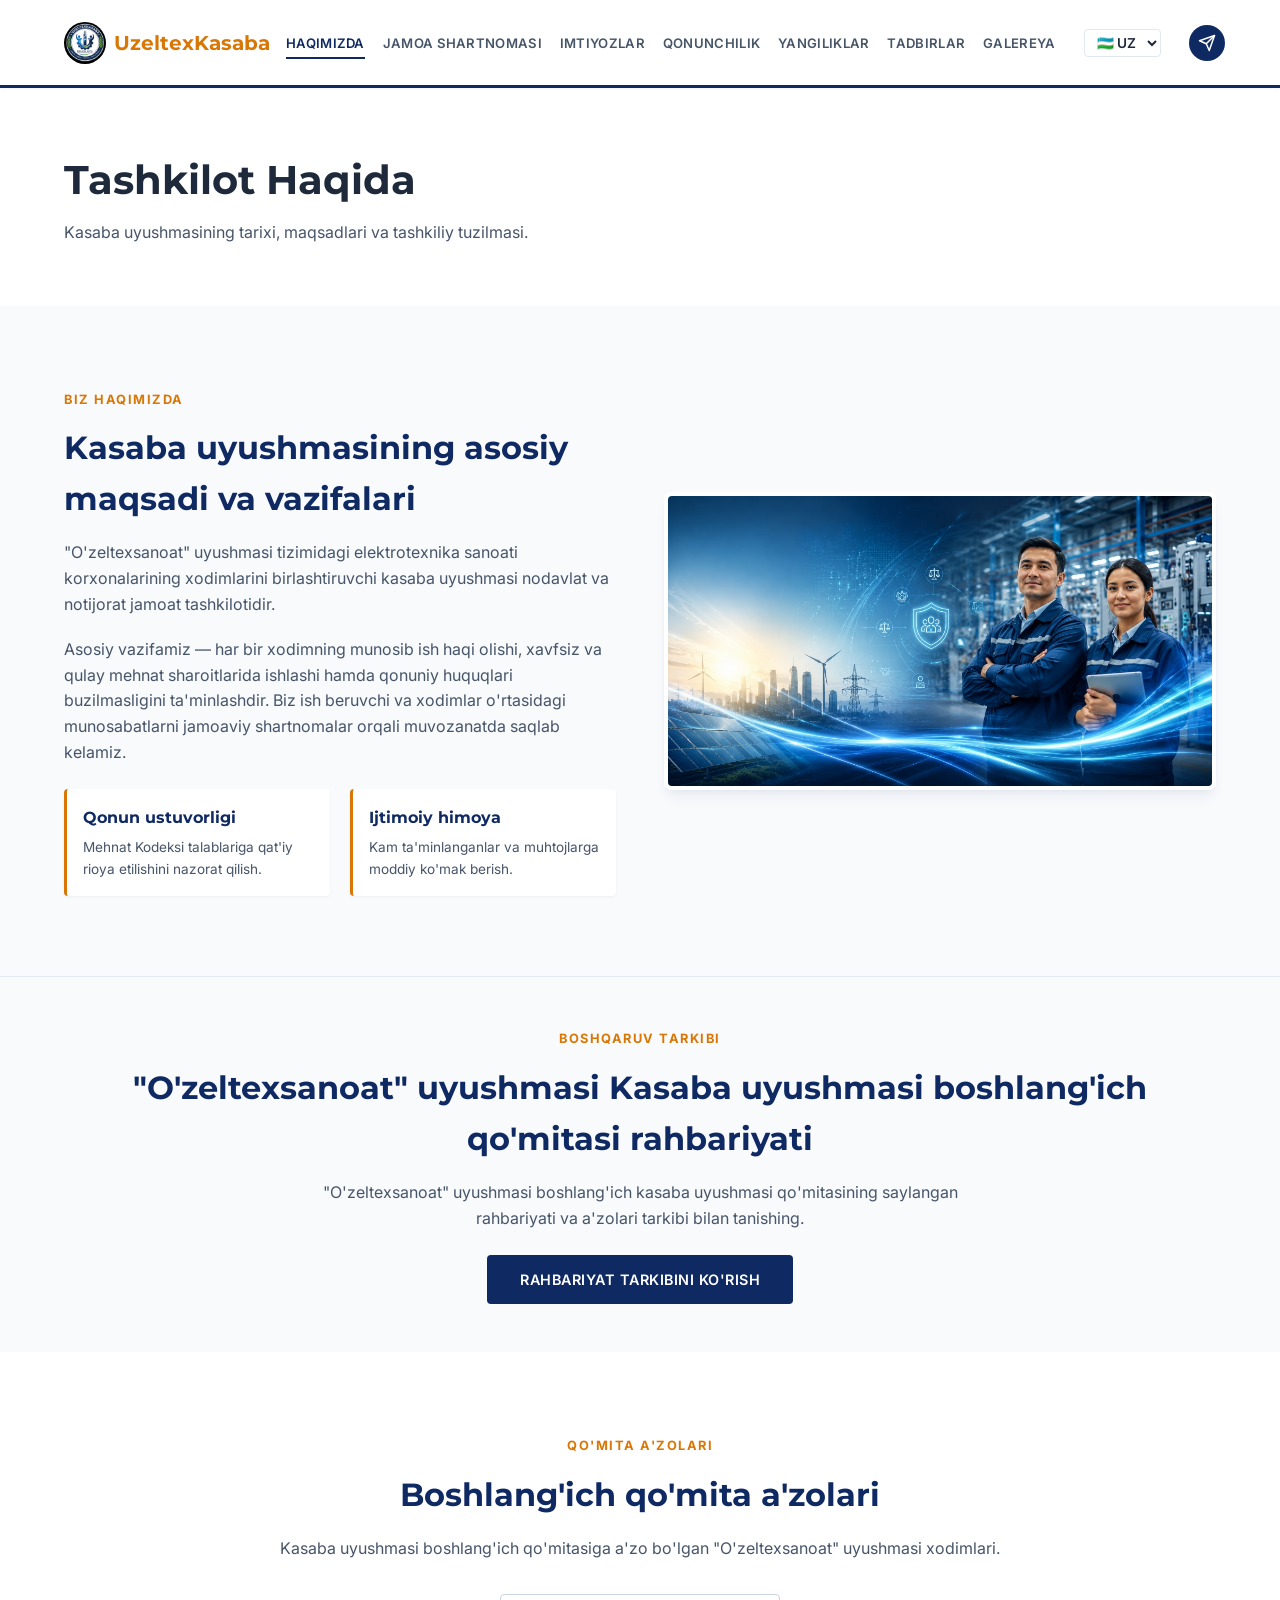
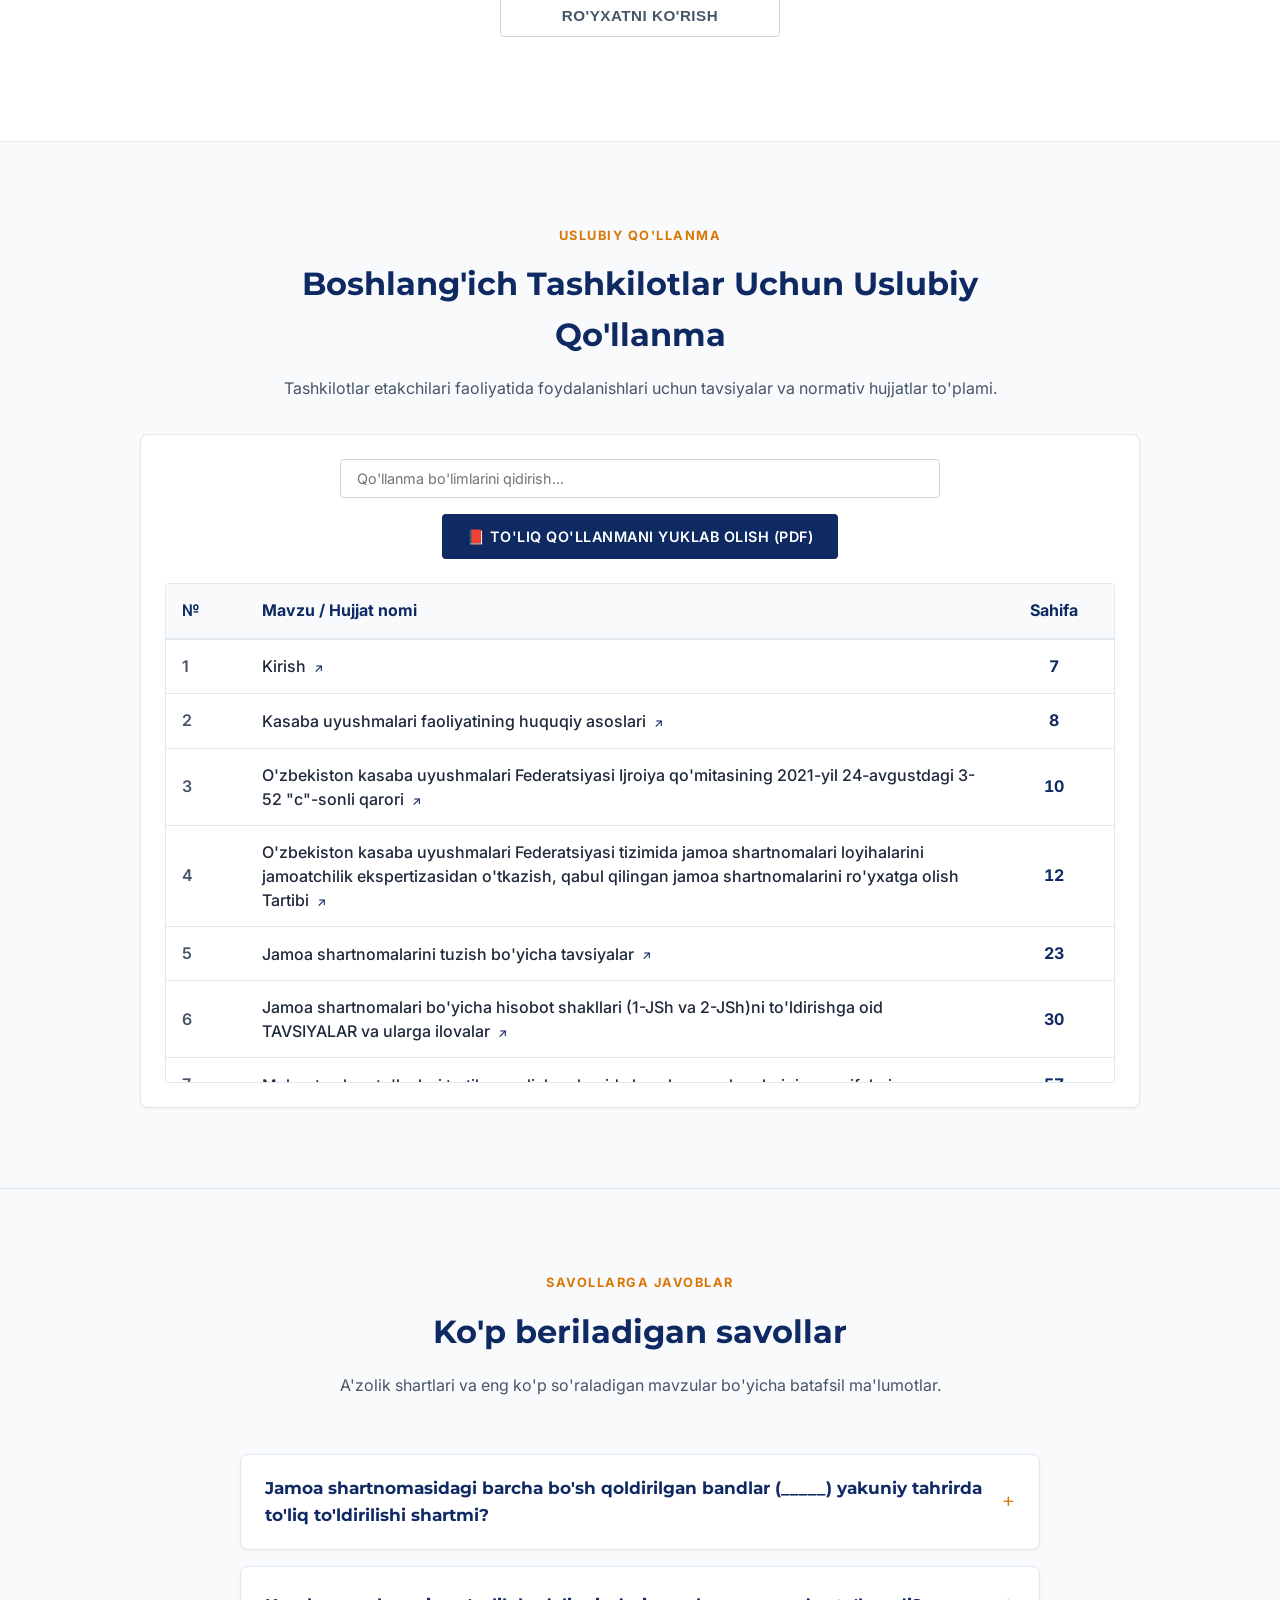
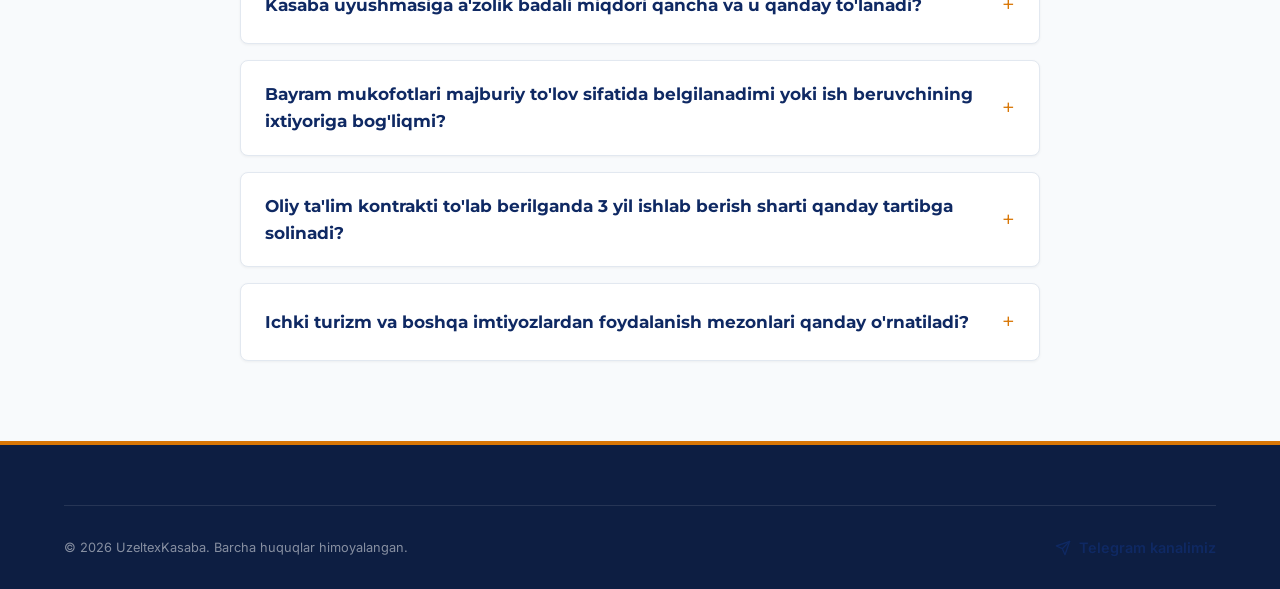
==== commit 9625e646: "UI: Remove redundant 'Bosh sahifa' nav link, add nav-telegram-btn with flex-shrink protection" ====
--- a/frontend/about.html
+++ b/frontend/about.html
@@ -139,7 +139,6 @@
                 <span>UzeltexKasaba</span>
             </a>
             <ul class="nav-links">
-                <li><a href="index.html" class="nav-link" data-i18n="nav_home">Bosh sahifa</a></li>
                 <li><a href="about.html" class="nav-link active" data-i18n="nav_about">Haqimizda</a></li>
                 <li><a href="agreement.html" class="nav-link" data-i18n="nav_agreement">Jamoa shartnomasi</a></li>
                 <li><a href="privileges.html" class="nav-link" data-i18n="nav_privileges">Imtiyozlar</a></li>
@@ -155,7 +154,7 @@
                     <option value="en">🇬🇧 EN</option>
                 </select>
             </div>
-            <a href="https://t.me/uzeltexkasaba" target="_blank" style="display: flex; align-items: center; justify-content: center; width: 36px; height: 36px; border-radius: 50%; background-color: var(--color-primary); color: white; text-decoration: none; transition: background-color 0.2s; margin-left: 12px;" onmouseover="this.style.backgroundColor='#0088cc'" onmouseout="this.style.backgroundColor='var(--color-primary)'" title="Telegram">
+            <a href="https://t.me/uzeltexkasaba" target="_blank" class="nav-telegram-btn" title="Telegram">
                 <svg width="18" height="18" viewBox="0 0 24 24" fill="none" stroke="currentColor" stroke-width="2" stroke-linecap="round" stroke-linejoin="round" style="color: white;"><path d="m22 2-7 20-4-9-9-4Z"/><path d="M22 2 11 13"/></svg>
             </a>
         </div>
--- a/frontend/style.css
+++ b/frontend/style.css
@@ -118,17 +118,17 @@
 .nav-links {
     display: flex;
     align-items: center;
-    gap: 13px;
+    gap: 18px;
     list-style: none;
     flex-shrink: 1;
 }
 
 .nav-link {
-    font-size: 0.78rem;
+    font-size: 0.82rem;
     font-weight: 600;
     color: var(--text-secondary);
     text-transform: uppercase;
-    letter-spacing: 0.2px;
+    letter-spacing: 0.3px;
     padding: 6px 0;
     border-bottom: 2px solid transparent;
     white-space: nowrap;
@@ -137,6 +137,32 @@
 .nav-link:hover, .nav-link.active {
     color: var(--color-primary);
     border-bottom-color: var(--color-primary);
+}
+
+.lang-switcher {
+    flex-shrink: 0;
+}
+
+.nav-telegram-btn {
+    flex-shrink: 0;
+    width: 36px;
+    height: 36px;
+    min-width: 36px;
+    min-height: 36px;
+    border-radius: 50%;
+    background-color: var(--color-primary);
+    color: white;
+    display: inline-flex;
+    align-items: center;
+    justify-content: center;
+    text-decoration: none;
+    transition: background-color 0.2s, transform 0.2s;
+    margin-left: 12px;
+}
+
+.nav-telegram-btn:hover {
+    background-color: #0088cc !important;
+    transform: scale(1.05);
 }
 
 .nav-btn {
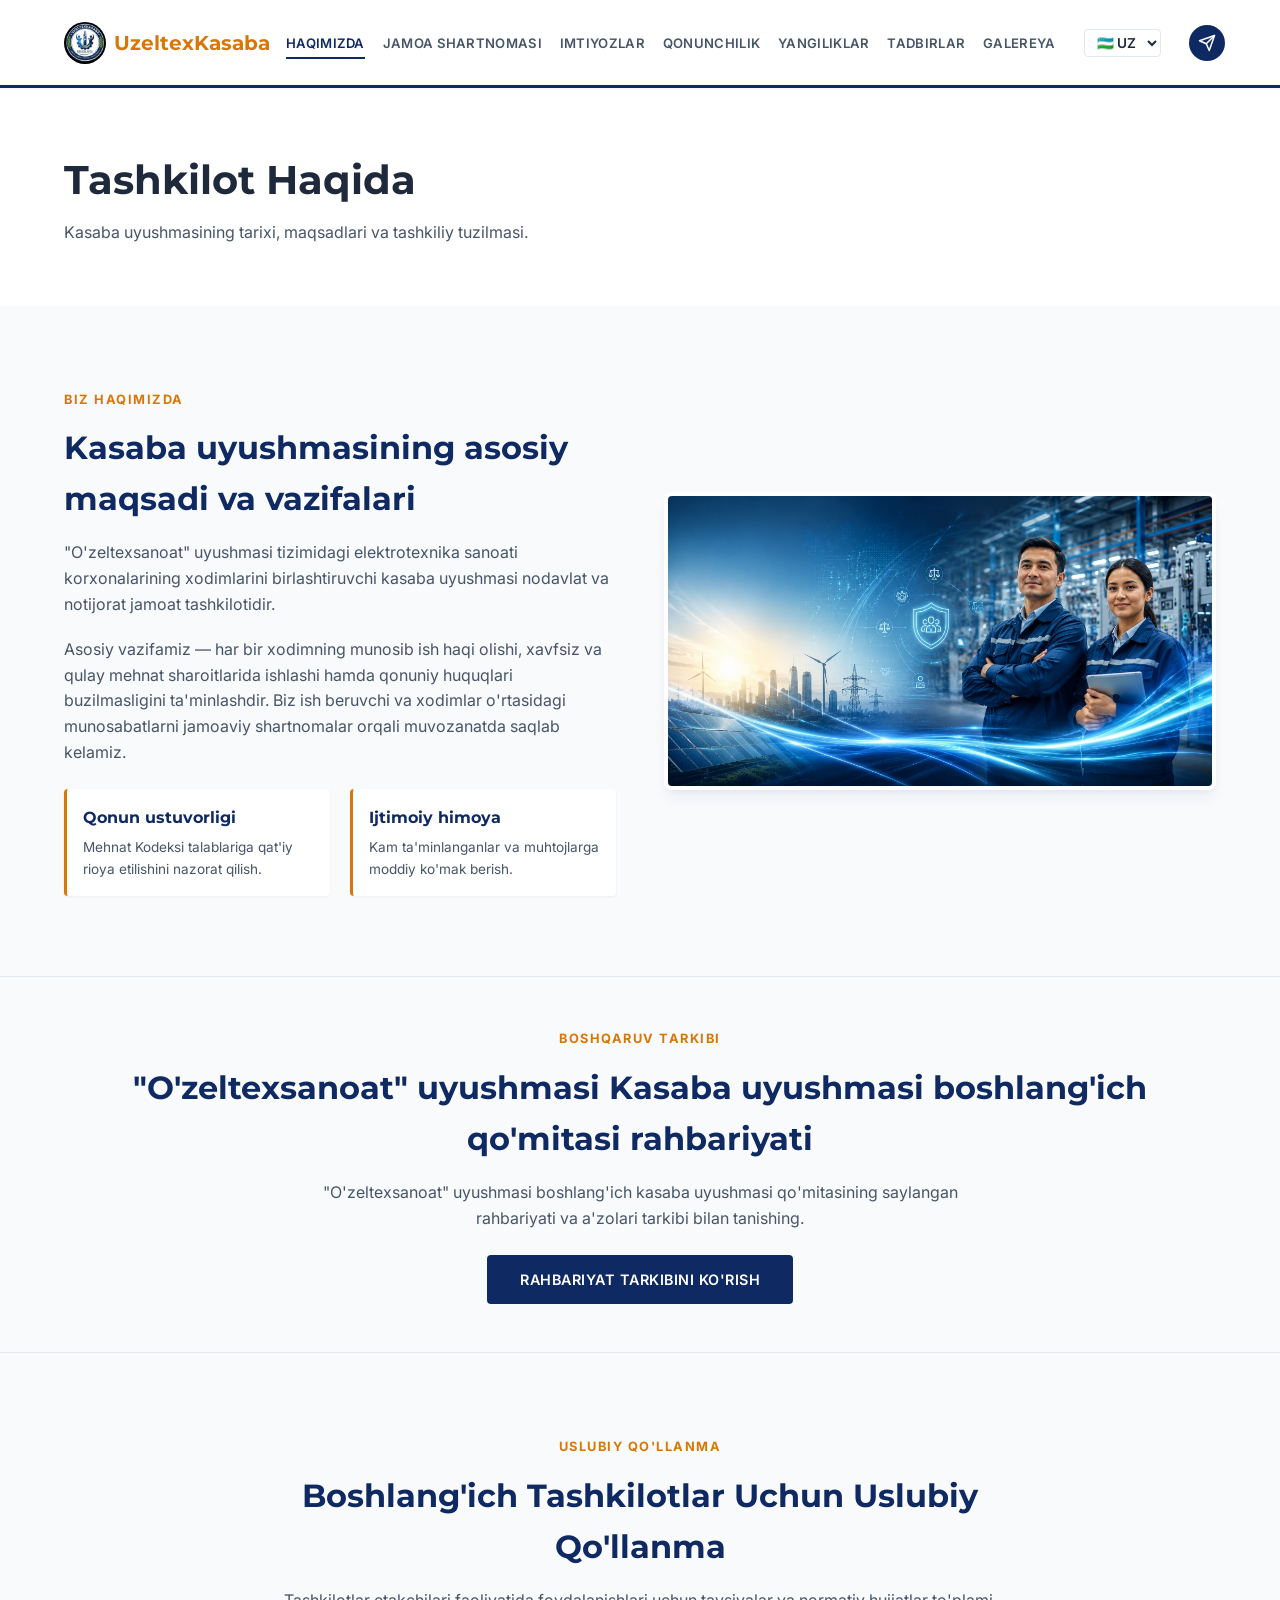
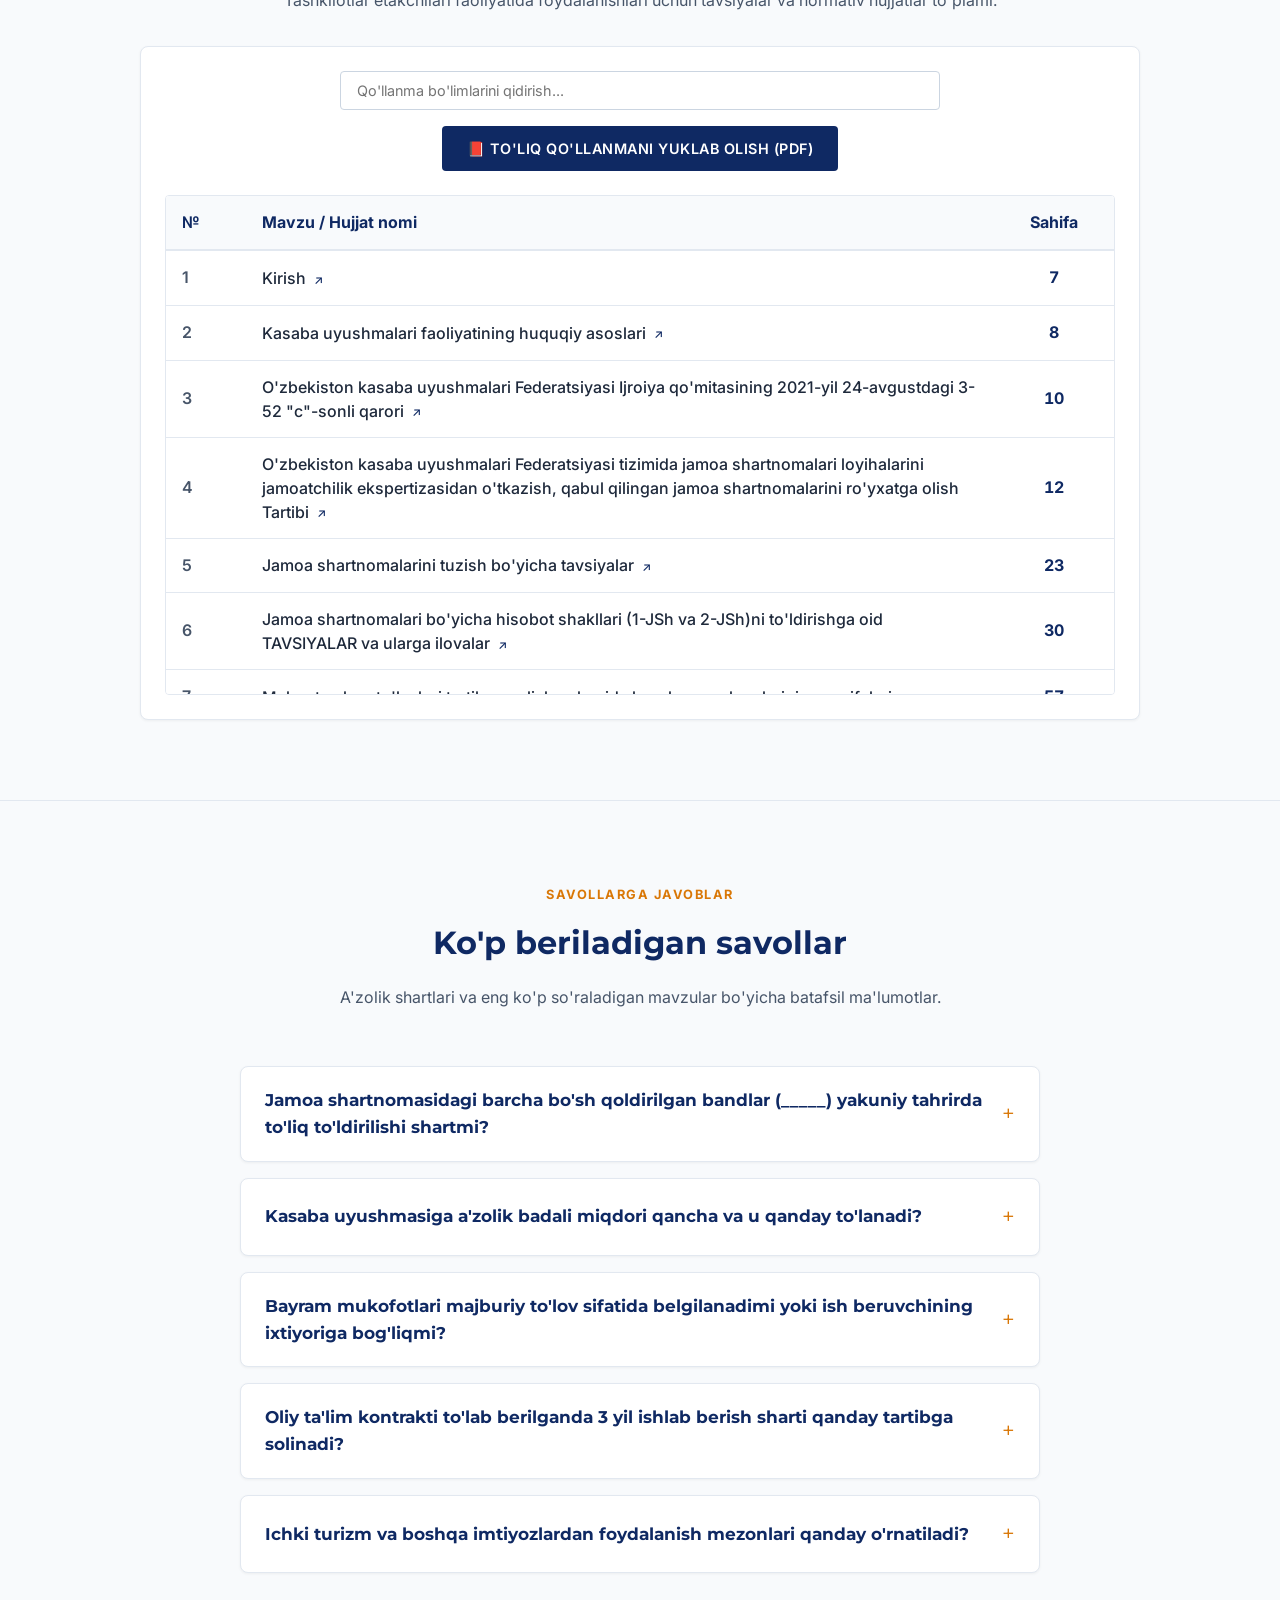
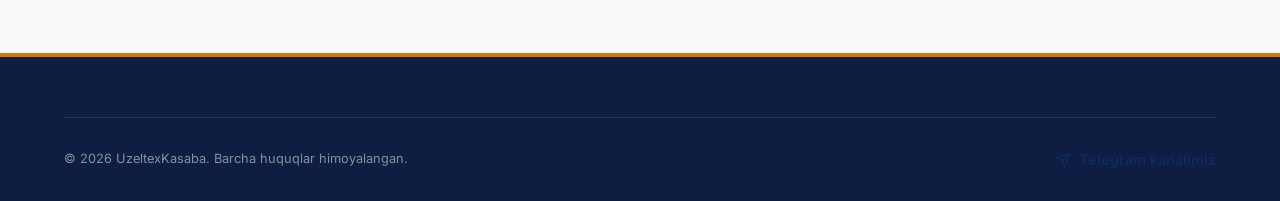
==== commit 32f17de0: "feat: remove primary committee members list from about page" ====
--- a/frontend/about.html
+++ b/frontend/about.html
@@ -4,6 +4,10 @@
     <meta charset="UTF-8">
     <meta name="viewport" content="width=device-width, initial-scale=1.0">
     <title>Kasaba Uyushmasi Haqida - UzeltexKasaba</title>
+    <link rel="icon" type="image/x-icon" href="favicon.ico">
+    <link rel="icon" type="image/png" sizes="32x32" href="favicon-32x32.png">
+    <link rel="icon" type="image/png" sizes="16x16" href="favicon-16x16.png">
+    <link rel="apple-touch-icon" sizes="180x180" href="apple-touch-icon.png">
     <link rel="stylesheet" href="style.css?v=1.2">
     <style>
         /* Org Chart Styling */
@@ -211,33 +215,6 @@
         </div>
     </section>
 
-    <!-- Union Members/Staff Section -->
-    <section class="section section-secondary">
-        <div class="container">
-            <div class="section-header" style="margin-bottom: 32px;">
-                <span class="section-tag" data-i18n="committee_members_tag">Qo'mita A'zolari</span>
-                <h2 class="section-title" data-i18n="staff_title">Boshlang'ich qo'mita a'zolari</h2>
-                <p class="section-subtitle" data-i18n="staff_desc">Kasaba uyushmasi boshlang'ich qo'mitasiga a'zo bo'lgan "O'zeltexsanoat" uyushmasi xodimlari.</p>
-            </div>
-
-            <!-- Toggle Button -->
-            <div style="text-align: center; margin-bottom: 24px;">
-                <button id="toggleStaffBtn" class="btn btn-secondary" onclick="toggleStaffList()" style="min-width: 280px; font-weight: 600; padding: 12px 24px; font-size: 0.95rem;" data-i18n="staff_show_list">📋 Ro'yxatni ko'rish</button>
-            </div>
-            
-            <!-- Collapsible Container -->
-            <div id="staffCollapsibleContainer" style="display: none; transition: all 0.3s ease;">
-                <!-- Search Bar for Staff -->
-                <div style="max-width: 500px; margin: 0 auto 32px auto; display: flex; gap: 12px;">
-                    <input type="text" id="staffSearch" class="search-input" placeholder="Ism yoki lavozim bo'yicha qidirish..." data-i18n="search_placeholder" data-i18n-attr="placeholder">
-                </div>
-
-                <!-- Staff Grid -->
-                <div class="news-grid" id="staffGrid">
-                    <div style="grid-column: 1/-1; text-align: center; color: var(--text-muted);">Yuklanmoqda...</div>
-                </div>
-            </div>
-    </section>
 
     <!-- Methodological Guide Section -->
     <section class="section" style="background-color: var(--bg-primary); border-top: 1px solid var(--border-color); border-bottom: 1px solid var(--border-color);">
@@ -335,8 +312,6 @@
     <script src="translations.js"></script>
     <script src="app.js"></script>
     <script>
-        let allStaff = [];
-
         document.addEventListener('DOMContentLoaded', () => {
             // FAQ accordion toggle logic
             const faqItems = document.querySelectorAll('.faq-item');
@@ -350,92 +325,7 @@
                     }
                 });
             });
-
-            const searchInput = document.getElementById('staffSearch');
-            if (searchInput) {
-                searchInput.addEventListener('input', (e) => {
-                    const query = e.target.value.toLowerCase().trim();
-                    filterAndRenderStaff(query);
-                });
-            }
         });
-
-        let staffLoaded = false;
-
-        function toggleStaffList() {
-            const container = document.getElementById('staffCollapsibleContainer');
-            const btn = document.getElementById('toggleStaffBtn');
-            const currentLang = typeof getCurrentLanguage === 'function' ? getCurrentLanguage() : 'uz';
-            if (container.style.display === 'none') {
-                container.style.display = 'block';
-                const hideText = (translations[currentLang] && translations[currentLang]["staff_hide_list"]) || "Ro'yxatni yopish";
-                btn.textContent = "❌ " + hideText;
-                btn.classList.add('btn-primary');
-                btn.classList.remove('btn-secondary');
-                if (!staffLoaded) {
-                    fetchStaff();
-                }
-            } else {
-                container.style.display = 'none';
-                const showText = (translations[currentLang] && translations[currentLang]["staff_show_list"]) || "Ro'yxatni ko'rish";
-                btn.textContent = "📋 " + showText;
-                btn.classList.add('btn-secondary');
-                btn.classList.remove('btn-primary');
-            }
-        }
-
-        async function fetchStaff() {
-            try {
-                const response = await fetch('/api/staff/');
-                if (response.ok) {
-                    allStaff = await response.json();
-                    renderStaff(allStaff);
-                    staffLoaded = true;
-                } else {
-                    document.getElementById('staffGrid').innerHTML = '<div style="grid-column: 1/-1; text-align: center; color: var(--color-danger);">Xodimlarni yuklab bo\'mladi.</div>';
-                }
-            } catch (error) {
-                console.error(error);
-                document.getElementById('staffGrid').innerHTML = '<div style="grid-column: 1/-1; text-align: center; color: var(--color-danger);">Server bilan aloqa uzildi.</div>';
-            }
-        }
-
-        function renderStaff(list) {
-            const grid = document.getElementById('staffGrid');
-            if (!grid) return;
-
-            if (list.length === 0) {
-                grid.innerHTML = '<div style="grid-column: 1/-1; text-align: center; color: var(--text-muted);">Qidiruvga mos keladigan xodimlar topilmadi.</div>';
-                return;
-            }
-
-            grid.innerHTML = list.map(member => {
-                const emailHtml = member.email ? `<div>📧 <a href="mailto:${member.email}" style="color: var(--color-primary); font-size: 0.85rem; font-weight: 500;">${escapeHTML(member.email)}</a></div>` : '';
-                const translatedPos = typeof translatePosition === 'function' ? translatePosition(member.position) : member.position;
-
-                return `
-                    <div style="background-color: var(--bg-primary); border: 1px solid var(--border-color); border-radius: var(--radius-md); padding: 24px; box-shadow: var(--shadow-card); display: flex; flex-direction: column; gap: 8px;">
-                        <h3 style="font-family: var(--font-heading); font-size: 1.05rem; font-weight: 700; color: var(--color-primary);">${escapeHTML(member.full_name)}</h3>
-                        <p style="font-size: 0.75rem; font-weight: 700; color: var(--color-accent); text-transform: uppercase; letter-spacing: 0.5px; margin-bottom: 8px;">${escapeHTML(translatedPos)}</p>
-                        <div style="display: flex; flex-direction: column; gap: 4px; border-top: 1px solid var(--border-color); padding-top: 12px; margin-top: auto;">
-                            ${emailHtml}
-                        </div>
-                    </div>
-                `;
-            }).join('');
-        }
-
-        function filterAndRenderStaff(query) {
-            if (!query) {
-                renderStaff(allStaff);
-                return;
-            }
-            const filtered = allStaff.filter(s => 
-                s.full_name.toLowerCase().includes(query) || 
-                s.position.toLowerCase().includes(query)
-            );
-            renderStaff(filtered);
-        }
 
         // Methodological Guide Data
         const guideItems = [
--- a/frontend/style.css
+++ b/frontend/style.css
@@ -292,7 +292,7 @@
 
 .stats-grid {
     display: grid;
-    grid-template-columns: repeat(4, 1fr);
+    grid-template-columns: repeat(3, 1fr);
     gap: 24px;
 }
 
@@ -1044,7 +1044,7 @@
         grid-template-columns: repeat(2, 1fr);
     }
     .stats-grid {
-        grid-template-columns: repeat(2, 1fr);
+        grid-template-columns: repeat(3, 1fr);
     }
     .nav-links {
         display: none;
@@ -1063,6 +1063,18 @@
     .hero-buttons {
         justify-content: center;
     }
+    .stats-grid {
+        grid-template-columns: 1fr;
+        gap: 16px;
+    }
+    .stat-card {
+        border-right: none;
+        border-bottom: 1px solid rgba(255, 255, 255, 0.15);
+        padding: 12px 0;
+    }
+    .stat-card:last-child {
+        border-bottom: none;
+    }
     .privilege-grid, .news-grid {
         grid-template-columns: 1fr;
     }
